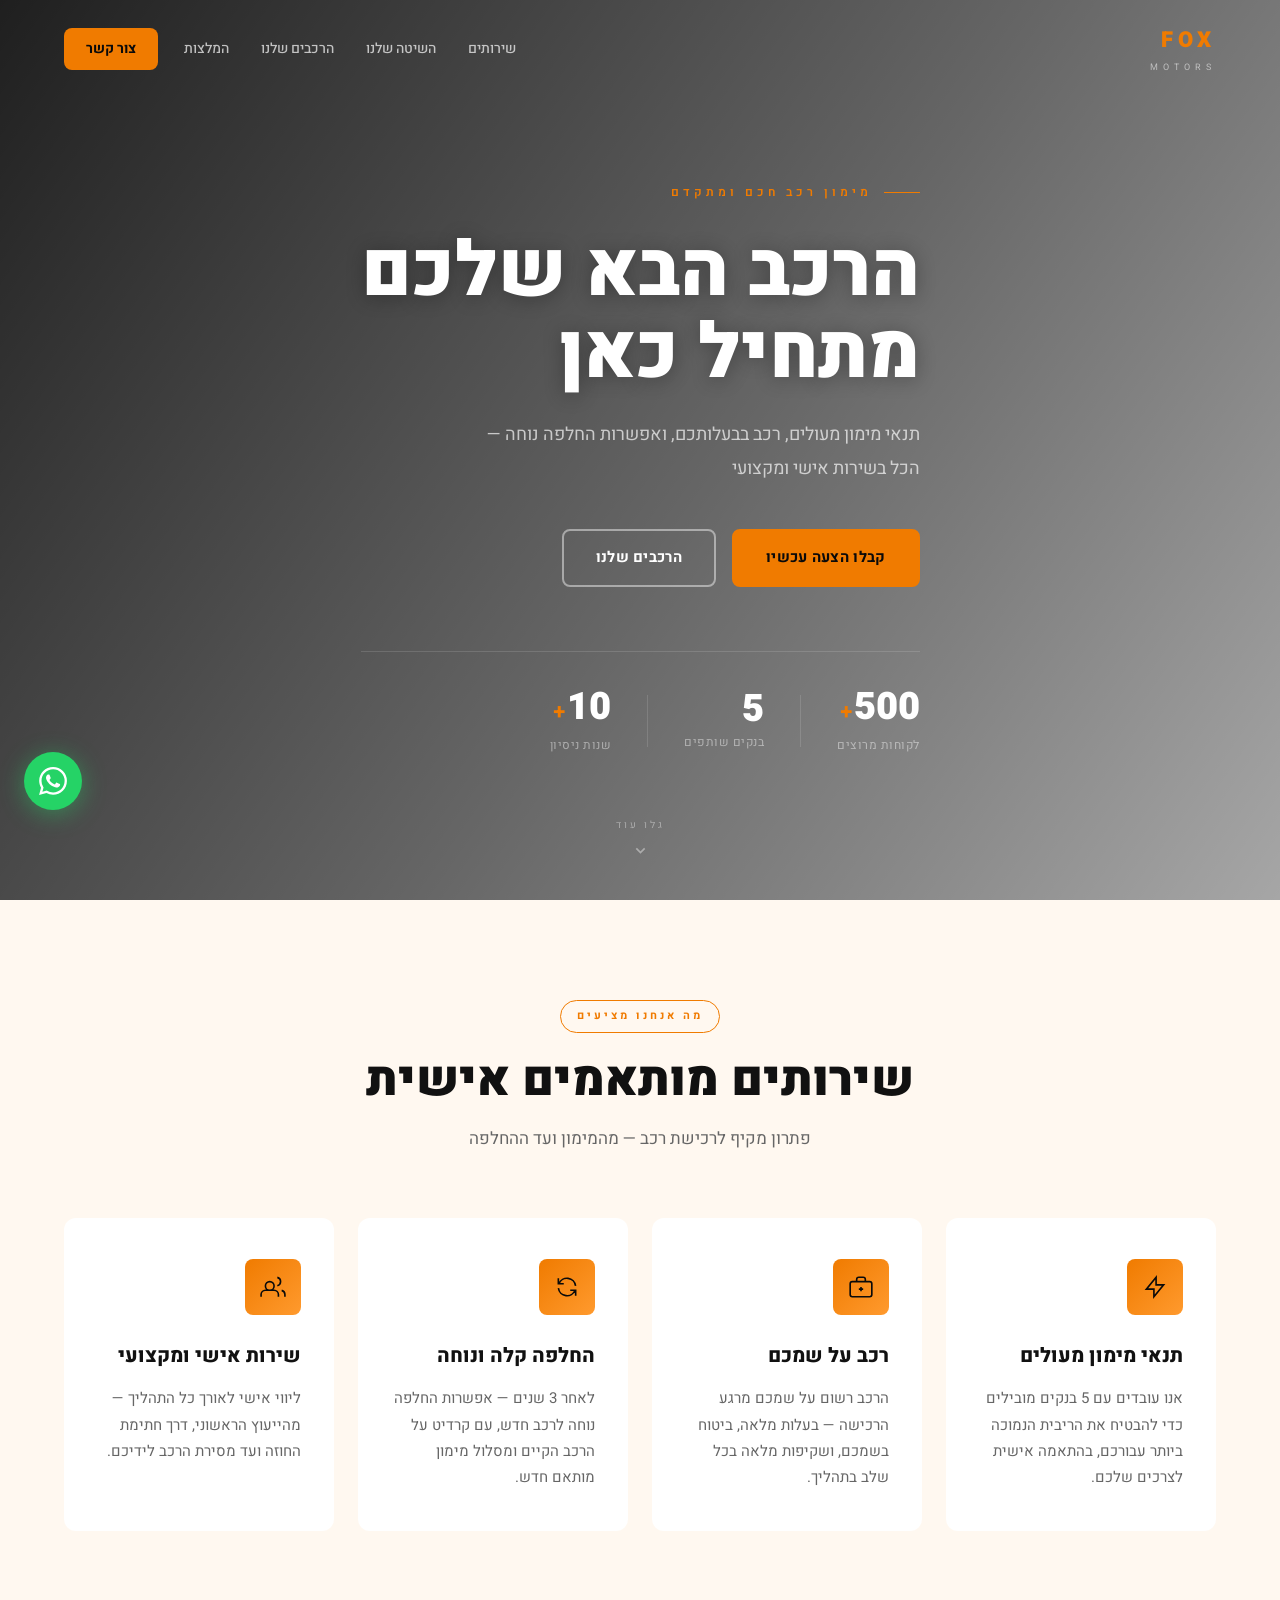
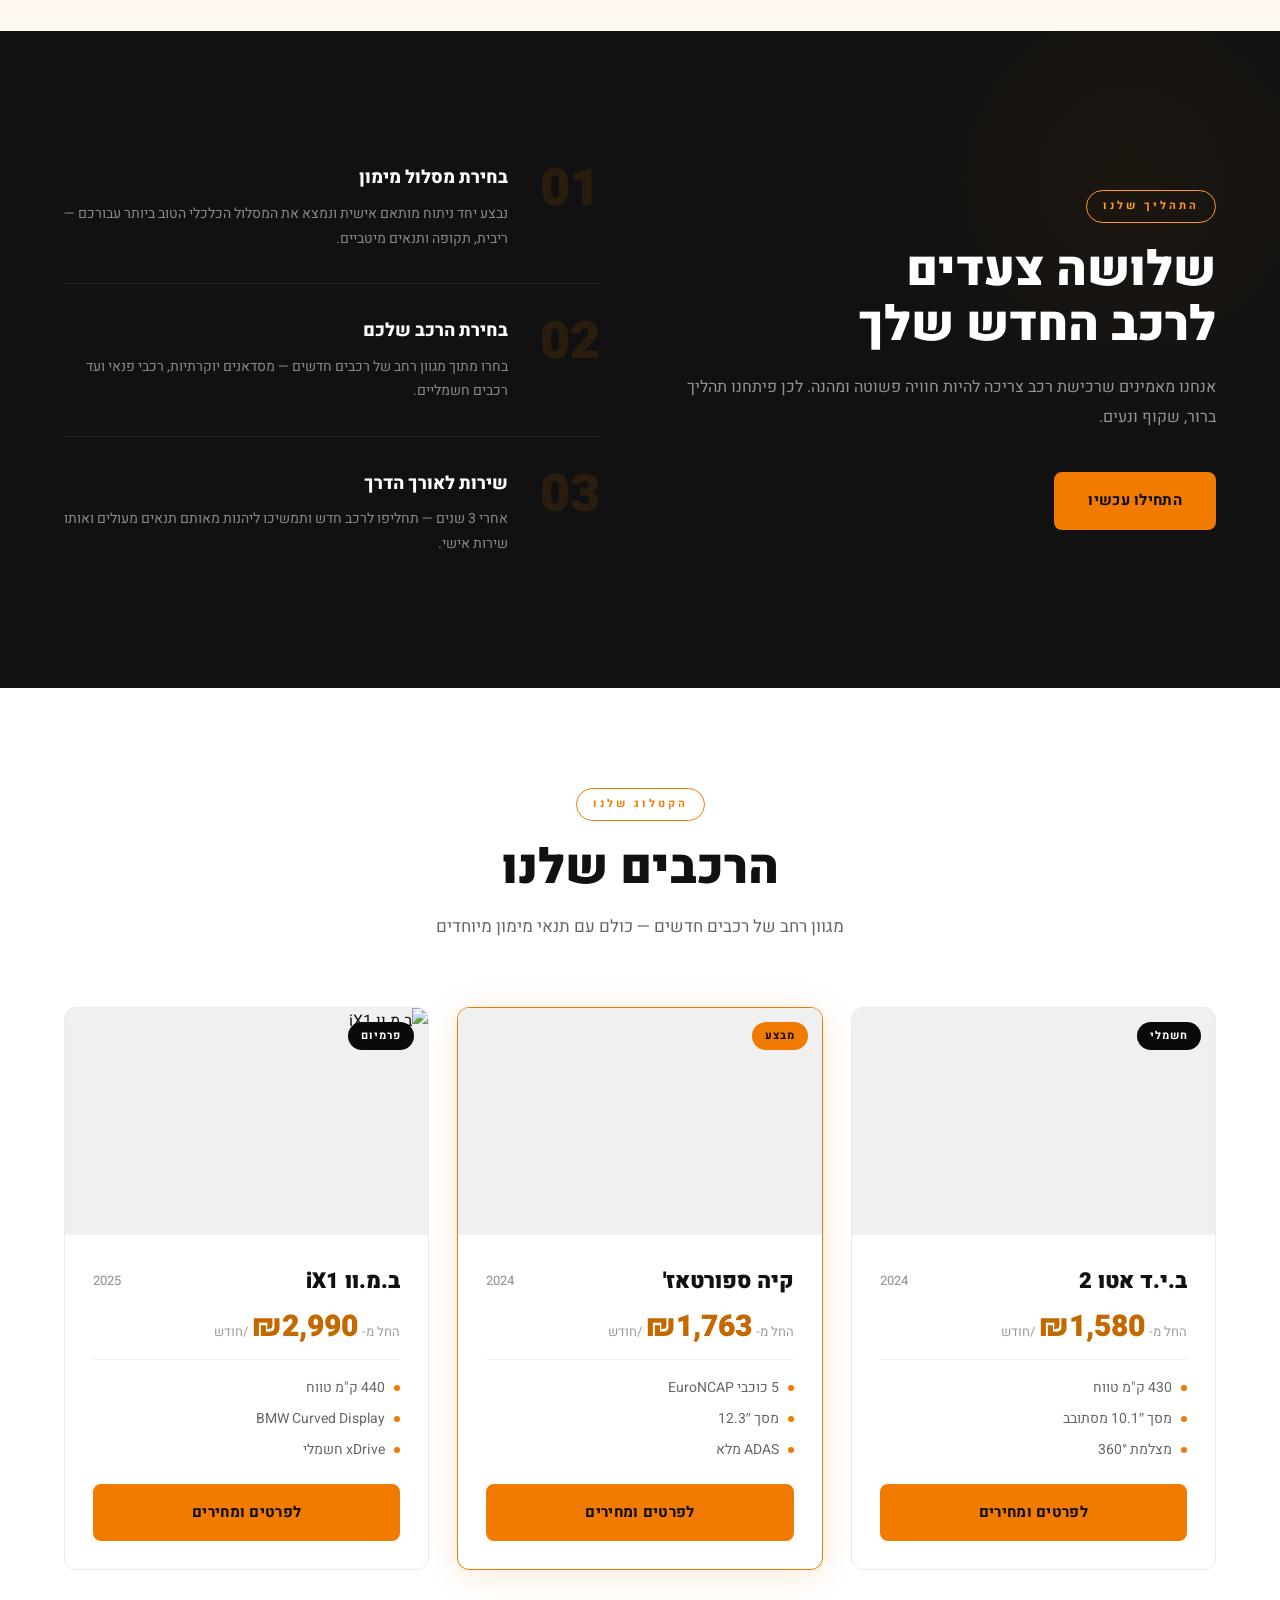
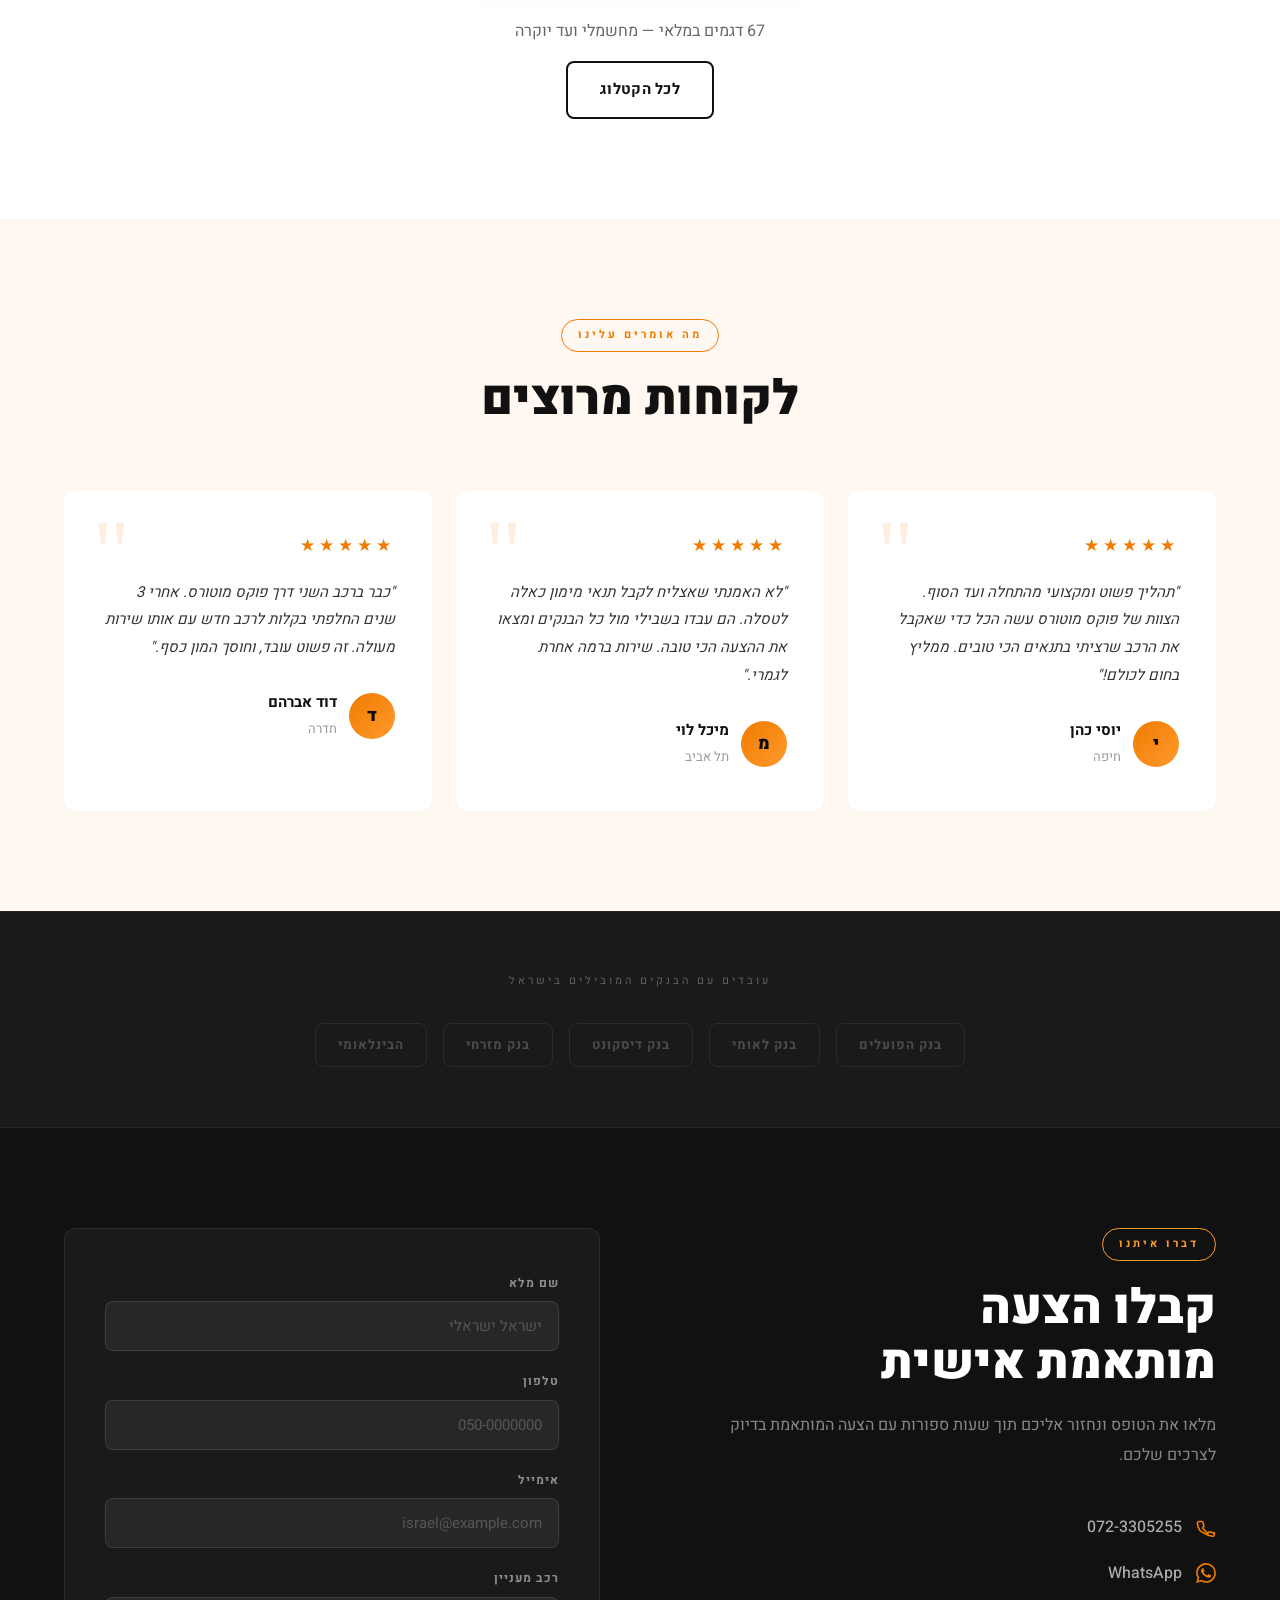
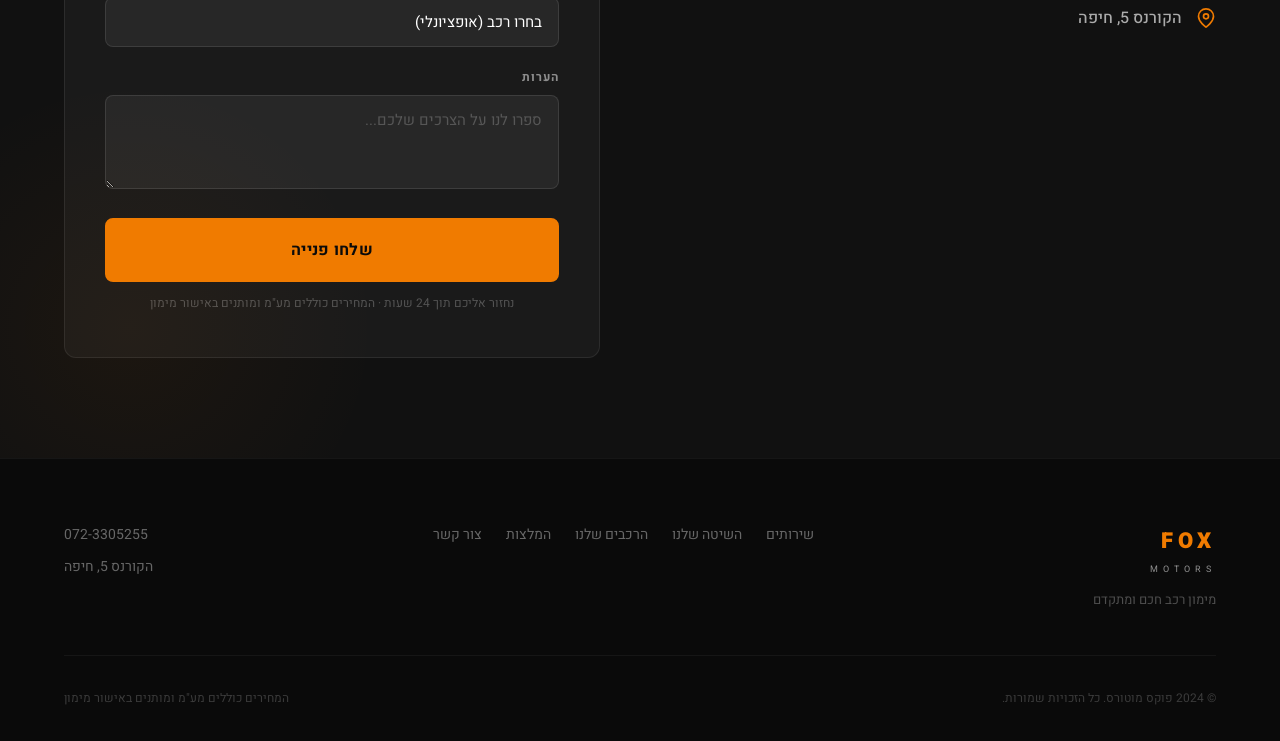
==== index.html @ 47a91bc7 "Add cars catalog & detail pages, fix brand colors to orange - Add cars.html: full catalog with filte" ====
<!DOCTYPE html>
<html lang="he" dir="rtl">
<head>
    <meta charset="UTF-8">
    <meta name="viewport" content="width=device-width, initial-scale=1.0">
    <meta name="description" content="פוקס מוטורס — מימון רכב חכם ומתקדם. קבלו את הרכב הבא שלכם בתנאים הטובים ביותר.">
    <title>פוקס מוטורס | מימון רכב חכם</title>
    <!-- Favicon -->
    <link rel="icon" type="image/png" href="https://lh3.googleusercontent.com/d/1tVQsU_5z76XtxymGgR3vCvmz2nPqQ4TK">
    <link rel="apple-touch-icon" href="https://lh3.googleusercontent.com/d/1tVQsU_5z76XtxymGgR3vCvmz2nPqQ4TK">
    <link rel="preconnect" href="https://fonts.googleapis.com">
    <link rel="preconnect" href="https://fonts.gstatic.com" crossorigin>
    <link href="https://fonts.googleapis.com/css2?family=Heebo:wght@300;400;500;600;700;800;900&display=swap" rel="stylesheet">
    <link rel="stylesheet" href="css/style.css">
    <!-- Accessibility widget -->
    <script>
      window.interdeal = { sitekey: "foxmotors", Position: "right", domains: { js: "https://cdn.userway.org/" }, btnStyle: { vPosition: ["80%",""], scale: ["0.8","0.8"], color: { main: "#F07B00", second: "#FFFFFF" } } };
      (function(n,s,c){var po=n.createElement(s);po.type="text/javascript";po.async=true;po.src=c+"widget.js";var sp=n.getElementsByTagName(s)[0];sp.parentNode.insertBefore(po,sp);}(document,"script","https://cdn.userway.org/"));
    </script>
</head>
<body>

    <!-- Header -->
    <header class="header" id="header">
        <div class="container header__inner">
            <a href="#" class="logo">
                <img src="https://lh3.googleusercontent.com/d/1lTIHAy635doHl6WMLOM4Pqh6e-oLbMcb" alt="פוקס מוטורס" class="logo__img" onerror="this.style.display='none';this.nextElementSibling.style.display='flex'">
                <span class="logo__fallback" style="display:none"><span class="logo__fox">FOX</span><span class="logo__motors">MOTORS</span></span>
            </a>
            <nav class="nav" id="nav">
                <a href="#services" class="nav__link">שירותים</a>
                <a href="#why-us" class="nav__link">השיטה שלנו</a>
                <a href="cars.html" class="nav__link">הרכבים שלנו</a>
                <a href="#testimonials" class="nav__link">המלצות</a>
                <a href="#contact" class="nav__link nav__link--cta">צור קשר</a>
            </nav>
            <button class="hamburger" id="hamburger" aria-label="פתח תפריט">
                <span></span><span></span><span></span>
            </button>
        </div>
    </header>

    <!-- Mobile Menu -->
    <div class="mobile-menu" id="mobileMenu">
        <a href="#services" class="mobile-menu__link">שירותים</a>
        <a href="#why-us" class="mobile-menu__link">השיטה שלנו</a>
        <a href="cars.html" class="mobile-menu__link">הרכבים שלנו</a>
        <a href="#testimonials" class="mobile-menu__link">המלצות</a>
        <a href="#contact" class="mobile-menu__link">צור קשר</a>
    </div>

    <!-- ===== HERO ===== -->
    <section class="hero" id="hero">
        <div class="hero__bg"></div>
        <div class="hero__overlay"></div>
        <div class="container hero__content">
            <p class="hero__tagline fade-up">מימון רכב חכם ומתקדם</p>
            <h1 class="hero__title fade-up">הרכב הבא שלכם<br>מתחיל כאן</h1>
            <p class="hero__subtitle fade-up">תנאי מימון מעולים, רכב בבעלותכם, ואפשרות החלפה נוחה —<br>הכל בשירות אישי ומקצועי</p>
            <div class="hero__actions fade-up">
                <a href="#contact" class="btn btn--primary">קבלו הצעה עכשיו</a>
                <a href="#cars" class="btn btn--outline">הרכבים שלנו</a>
            </div>
            <div class="hero__stats fade-up">
                <div class="hero__stat">
                    <div class="hero__stat-top">
                        <span class="hero__stat-number" data-target="500">0</span>
                        <span class="hero__stat-plus">+</span>
                    </div>
                    <span class="hero__stat-label">לקוחות מרוצים</span>
                </div>
                <div class="hero__stat-divider"></div>
                <div class="hero__stat">
                    <div class="hero__stat-top">
                        <span class="hero__stat-number" data-target="5">0</span>
                    </div>
                    <span class="hero__stat-label">בנקים שותפים</span>
                </div>
                <div class="hero__stat-divider"></div>
                <div class="hero__stat">
                    <div class="hero__stat-top">
                        <span class="hero__stat-number" data-target="10">0</span>
                        <span class="hero__stat-plus">+</span>
                    </div>
                    <span class="hero__stat-label">שנות ניסיון</span>
                </div>
            </div>
        </div>
        <a href="#services" class="hero__scroll" aria-label="גלול למטה">
            <span>גלו עוד</span>
            <svg viewBox="0 0 24 24" fill="none" stroke="currentColor" stroke-width="2"><path d="M7 10l5 5 5-5"/></svg>
        </a>
    </section>

    <!-- ===== SERVICES ===== -->
    <section class="services section" id="services">
        <div class="container">
            <div class="section-header fade-up">
                <span class="section-tag">מה אנחנו מציעים</span>
                <h2 class="section-title">שירותים מותאמים אישית</h2>
                <p class="section-subtitle">פתרון מקיף לרכישת רכב — מהמימון ועד ההחלפה</p>
            </div>
            <div class="services__grid">
                <div class="service-card fade-up">
                    <div class="service-card__icon">
                        <svg viewBox="0 0 24 24" fill="none" stroke="currentColor" stroke-width="1.5"><path d="M13 10V3L4 14h7v7l9-11h-7z"/></svg>
                    </div>
                    <h3 class="service-card__title">תנאי מימון מעולים</h3>
                    <p class="service-card__text">אנו עובדים עם 5 בנקים מובילים כדי להבטיח את הריבית הנמוכה ביותר עבורכם, בהתאמה אישית לצרכים שלכם.</p>
                </div>
                <div class="service-card fade-up">
                    <div class="service-card__icon">
                        <svg viewBox="0 0 24 24" fill="none" stroke="currentColor" stroke-width="1.5"><rect x="2" y="7" width="20" height="14" rx="2"/><path d="M16 7V5a2 2 0 00-2-2h-4a2 2 0 00-2 2v2M12 12v4M10 14h4"/></svg>
                    </div>
                    <h3 class="service-card__title">רכב על שמכם</h3>
                    <p class="service-card__text">הרכב רשום על שמכם מרגע הרכישה — בעלות מלאה, ביטוח בשמכם, ושקיפות מלאה בכל שלב בתהליך.</p>
                </div>
                <div class="service-card fade-up">
                    <div class="service-card__icon">
                        <svg viewBox="0 0 24 24" fill="none" stroke="currentColor" stroke-width="1.5"><path d="M4 4v5h.582m15.356 2A8.001 8.001 0 004.582 9m0 0H9m11 11v-5h-.581m0 0a8.003 8.003 0 01-15.357-2m15.357 2H15"/></svg>
                    </div>
                    <h3 class="service-card__title">החלפה קלה ונוחה</h3>
                    <p class="service-card__text">לאחר 3 שנים — אפשרות החלפה נוחה לרכב חדש, עם קרדיט על הרכב הקיים ומסלול מימון מותאם חדש.</p>
                </div>
                <div class="service-card fade-up">
                    <div class="service-card__icon">
                        <svg viewBox="0 0 24 24" fill="none" stroke="currentColor" stroke-width="1.5"><path d="M17 21v-2a4 4 0 00-4-4H5a4 4 0 00-4 4v2M9 7a4 4 0 100 8 4 4 0 000-8zM23 21v-2a4 4 0 00-3-3.87M16 3.13a4 4 0 010 7.75"/></svg>
                    </div>
                    <h3 class="service-card__title">שירות אישי ומקצועי</h3>
                    <p class="service-card__text">ליווי אישי לאורך כל התהליך — מהייעוץ הראשוני, דרך חתימת החוזה ועד מסירת הרכב לידיכם.</p>
                </div>
            </div>
        </div>
    </section>

    <!-- ===== WHY US ===== -->
    <section class="why-us section" id="why-us">
        <div class="container">
            <div class="why-us__inner">
                <div class="why-us__text fade-up">
                    <span class="section-tag section-tag--light">התהליך שלנו</span>
                    <h2 class="section-title section-title--light">שלושה צעדים<br>לרכב החדש שלך</h2>
                    <p class="why-us__desc">אנחנו מאמינים שרכישת רכב צריכה להיות חוויה פשוטה ומהנה. לכן פיתחנו תהליך ברור, שקוף ונעים.</p>
                    <a href="#contact" class="btn btn--primary">התחילו עכשיו</a>
                </div>
                <div class="why-us__steps fade-up">
                    <div class="step">
                        <div class="step__number">01</div>
                        <div class="step__content">
                            <h3 class="step__title">בחירת מסלול מימון</h3>
                            <p class="step__text">נבצע יחד ניתוח מותאם אישית ונמצא את המסלול הכלכלי הטוב ביותר עבורכם — ריבית, תקופה ותנאים מיטביים.</p>
                        </div>
                    </div>
                    <div class="step">
                        <div class="step__number">02</div>
                        <div class="step__content">
                            <h3 class="step__title">בחירת הרכב שלכם</h3>
                            <p class="step__text">בחרו מתוך מגוון רחב של רכבים חדשים — מסדאנים יוקרתיות, רכבי פנאי ועד רכבים חשמליים.</p>
                        </div>
                    </div>
                    <div class="step">
                        <div class="step__number">03</div>
                        <div class="step__content">
                            <h3 class="step__title">שירות לאורך הדרך</h3>
                            <p class="step__text">אחרי 3 שנים — תחליפו לרכב חדש ותמשיכו ליהנות מאותם תנאים מעולים ואותו שירות אישי.</p>
                        </div>
                    </div>
                </div>
            </div>
        </div>
    </section>

    <!-- ===== CARS ===== -->
    <section class="cars section" id="cars">
        <div class="container">
            <div class="section-header fade-up">
                <span class="section-tag">הקטלוג שלנו</span>
                <h2 class="section-title">הרכבים שלנו</h2>
                <p class="section-subtitle">מגוון רחב של רכבים חדשים — כולם עם תנאי מימון מיוחדים</p>
            </div>
            <div class="cars__grid">
                <div class="car-card fade-up">
                    <div class="car-card__image">
                        <img src="https://lh3.googleusercontent.com/d/1pvaXUiDTCWvaa8ApsZCKtz_O5ZgZsmBR" alt="ב.י.ד אטו 2" loading="lazy" onerror="this.src='https://images.unsplash.com/photo-1560958089-b8a1929cea89?w=800'">
                        <div class="car-card__badge">חשמלי</div>
                    </div>
                    <div class="car-card__info">
                        <div class="car-card__header">
                            <h3 class="car-card__name">ב.י.ד אטו 2</h3>
                            <span class="car-card__year">2024</span>
                        </div>
                        <div class="car-card__price">
                            <span class="car-card__from">החל מ-</span>
                            <span class="car-card__amount">₪1,580</span>
                            <span class="car-card__period">/חודש</span>
                        </div>
                        <ul class="car-card__features">
                            <li>430 ק"מ טווח</li>
                            <li>מסך 10.1″ מסתובב</li>
                            <li>מצלמת 360°</li>
                        </ul>
                        <a href="car.html?id=byd-atto-2" class="btn btn--primary btn--full">לפרטים ומחירים</a>
                    </div>
                </div>
                <div class="car-card car-card--featured fade-up">
                    <div class="car-card__image">
                        <img src="https://lh3.googleusercontent.com/d/1af6Z5bq9yGaP0DWoG69jNgCuf4oTNbiS" alt="קיה ספורטאז'" loading="lazy" onerror="this.src='https://images.unsplash.com/photo-1512699355324-f07e3106dae5?w=800'">
                        <div class="car-card__badge car-card__badge--gold">מבצע</div>
                    </div>
                    <div class="car-card__info">
                        <div class="car-card__header">
                            <h3 class="car-card__name">קיה ספורטאז'</h3>
                            <span class="car-card__year">2024</span>
                        </div>
                        <div class="car-card__price">
                            <span class="car-card__from">החל מ-</span>
                            <span class="car-card__amount">₪1,763</span>
                            <span class="car-card__period">/חודש</span>
                        </div>
                        <ul class="car-card__features">
                            <li>5 כוכבי EuroNCAP</li>
                            <li>מסך 12.3″</li>
                            <li>ADAS מלא</li>
                        </ul>
                        <a href="car.html?id=kia-sportage" class="btn btn--primary btn--full">לפרטים ומחירים</a>
                    </div>
                </div>
                <div class="car-card fade-up">
                    <div class="car-card__image">
                        <img src="https://images.unsplash.com/photo-1555215695-3004980ad54e?w=800" alt="ב.מ.וו iX1" loading="lazy">
                        <div class="car-card__badge">פרמיום</div>
                    </div>
                    <div class="car-card__info">
                        <div class="car-card__header">
                            <h3 class="car-card__name">ב.מ.וו iX1</h3>
                            <span class="car-card__year">2025</span>
                        </div>
                        <div class="car-card__price">
                            <span class="car-card__from">החל מ-</span>
                            <span class="car-card__amount">₪2,990</span>
                            <span class="car-card__period">/חודש</span>
                        </div>
                        <ul class="car-card__features">
                            <li>440 ק"מ טווח</li>
                            <li>BMW Curved Display</li>
                            <li>xDrive חשמלי</li>
                        </ul>
                        <a href="car.html?id=bmw-ix1" class="btn btn--primary btn--full">לפרטים ומחירים</a>
                    </div>
                </div>
            </div>
            <div class="cars__cta fade-up">
                <p>67 דגמים במלאי — מחשמלי ועד יוקרה</p>
                <a href="cars.html" class="btn btn--outline-dark">לכל הקטלוג</a>
            </div>
        </div>
    </section>

    <!-- ===== TESTIMONIALS ===== -->
    <section class="testimonials section" id="testimonials">
        <div class="container">
            <div class="section-header fade-up">
                <span class="section-tag">מה אומרים עלינו</span>
                <h2 class="section-title">לקוחות מרוצים</h2>
            </div>
            <div class="testimonials__grid">
                <div class="testimonial-card fade-up">
                    <div class="testimonial-card__stars">★★★★★</div>
                    <p class="testimonial-card__text">"תהליך פשוט ומקצועי מהתחלה ועד הסוף. הצוות של פוקס מוטורס עשה הכל כדי שאקבל את הרכב שרציתי בתנאים הכי טובים. ממליץ בחום לכולם!"</p>
                    <div class="testimonial-card__author">
                        <div class="testimonial-card__avatar">י</div>
                        <div>
                            <strong>יוסי כהן</strong>
                            <span>חיפה</span>
                        </div>
                    </div>
                </div>
                <div class="testimonial-card fade-up">
                    <div class="testimonial-card__stars">★★★★★</div>
                    <p class="testimonial-card__text">"לא האמנתי שאצליח לקבל תנאי מימון כאלה לטסלה. הם עבדו בשבילי מול כל הבנקים ומצאו את ההצעה הכי טובה. שירות ברמה אחרת לגמרי."</p>
                    <div class="testimonial-card__author">
                        <div class="testimonial-card__avatar">מ</div>
                        <div>
                            <strong>מיכל לוי</strong>
                            <span>תל אביב</span>
                        </div>
                    </div>
                </div>
                <div class="testimonial-card fade-up">
                    <div class="testimonial-card__stars">★★★★★</div>
                    <p class="testimonial-card__text">"כבר ברכב השני דרך פוקס מוטורס. אחרי 3 שנים החלפתי בקלות לרכב חדש עם אותו שירות מעולה. זה פשוט עובד, וחוסך המון כסף."</p>
                    <div class="testimonial-card__author">
                        <div class="testimonial-card__avatar">ד</div>
                        <div>
                            <strong>דוד אברהם</strong>
                            <span>חדרה</span>
                        </div>
                    </div>
                </div>
            </div>
        </div>
    </section>

    <!-- ===== BANKS ===== -->
    <section class="banks section--sm">
        <div class="container">
            <p class="banks__title fade-up">עובדים עם הבנקים המובילים בישראל</p>
            <div class="banks__logos fade-up">
                <div class="bank-logo">בנק הפועלים</div>
                <div class="bank-logo">בנק לאומי</div>
                <div class="bank-logo">בנק דיסקונט</div>
                <div class="bank-logo">בנק מזרחי</div>
                <div class="bank-logo">הבינלאומי</div>
            </div>
        </div>
    </section>

    <!-- ===== CONTACT ===== -->
    <section class="contact section" id="contact">
        <div class="container">
            <div class="contact__inner">
                <div class="contact__info fade-up">
                    <span class="section-tag section-tag--light">דברו איתנו</span>
                    <h2 class="section-title section-title--light">קבלו הצעה<br>מותאמת אישית</h2>
                    <p class="contact__desc">מלאו את הטופס ונחזור אליכם תוך שעות ספורות עם הצעה המותאמת בדיוק לצרכים שלכם.</p>
                    <div class="contact__details">
                        <a href="tel:0723305255" class="contact__item">
                            <svg viewBox="0 0 24 24" fill="none" stroke="currentColor" stroke-width="2"><path d="M22 16.92v3a2 2 0 01-2.18 2 19.79 19.79 0 01-8.63-3.07A19.5 19.5 0 014.69 15 19.79 19.79 0 011.61 6.4 2 2 0 013.6 4.22h3a2 2 0 012 1.72 12.84 12.84 0 00.7 2.81 2 2 0 01-.45 2.11L7.91 11.9a16 16 0 006.29 6.29l.95-.95a2 2 0 012.11-.45 12.84 12.84 0 002.81.7A2 2 0 0122 19.5v.42z"/></svg>
                            <span>072-3305255</span>
                        </a>
                        <a href="https://wa.me/972723305255" class="contact__item" target="_blank" rel="noopener noreferrer">
                            <svg viewBox="0 0 24 24" fill="currentColor"><path d="M17.472 14.382c-.297-.149-1.758-.867-2.03-.967-.273-.099-.471-.148-.67.15-.197.297-.767.966-.94 1.164-.173.199-.347.223-.644.075-.297-.15-1.255-.463-2.39-1.475-.883-.788-1.48-1.761-1.653-2.059-.173-.297-.018-.458.13-.606.134-.133.298-.347.446-.52.149-.174.198-.298.298-.497.099-.198.05-.371-.025-.52-.075-.149-.669-1.612-.916-2.207-.242-.579-.487-.5-.669-.51-.173-.008-.371-.01-.57-.01-.198 0-.52.074-.792.372-.272.297-1.04 1.016-1.04 2.479 0 1.462 1.065 2.875 1.213 3.074.149.198 2.096 3.2 5.077 4.487.709.306 1.262.489 1.694.625.712.227 1.36.195 1.871.118.571-.085 1.758-.719 2.006-1.413.248-.694.248-1.289.173-1.413-.074-.124-.272-.198-.57-.347m-5.421 7.403h-.004a9.87 9.87 0 01-5.031-1.378l-.361-.214-3.741.982.998-3.648-.235-.374a9.86 9.86 0 01-1.51-5.26c.001-5.45 4.436-9.884 9.888-9.884 2.64 0 5.122 1.03 6.988 2.898a9.825 9.825 0 012.893 6.994c-.003 5.45-4.437 9.884-9.885 9.884m8.413-18.297A11.815 11.815 0 0012.05 0C5.495 0 .16 5.335.157 11.892c0 2.096.547 4.142 1.588 5.945L.057 24l6.305-1.654a11.882 11.882 0 005.683 1.448h.005c6.554 0 11.89-5.335 11.893-11.893a11.821 11.821 0 00-3.48-8.413z"/></svg>
                            <span>WhatsApp</span>
                        </a>
                        <div class="contact__item">
                            <svg viewBox="0 0 24 24" fill="none" stroke="currentColor" stroke-width="2"><path d="M21 10c0 7-9 13-9 13s-9-6-9-13a9 9 0 0118 0z"/><circle cx="12" cy="10" r="3"/></svg>
                            <span>הקורנס 5, חיפה</span>
                        </div>
                    </div>
                </div>
                <form class="contact__form fade-up" id="contactForm" novalidate>
                    <div class="form-group">
                        <label for="name">שם מלא</label>
                        <input type="text" id="name" name="name" placeholder="ישראל ישראלי" required>
                    </div>
                    <div class="form-group">
                        <label for="phone">טלפון</label>
                        <input type="tel" id="phone" name="phone" placeholder="050-0000000" required>
                    </div>
                    <div class="form-group">
                        <label for="email">אימייל</label>
                        <input type="email" id="email" name="email" placeholder="israel@example.com">
                    </div>
                    <div class="form-group">
                        <label for="car">רכב מעניין</label>
                        <select id="car" name="car">
                            <option value="">בחרו רכב (אופציונלי)</option>
                            <option value="audi-a1">אאודי A1</option>
                            <option value="tesla-3">טסלה Model 3</option>
                            <option value="bmw-3">BMW סדרה 3</option>
                            <option value="other">אחר</option>
                        </select>
                    </div>
                    <div class="form-group">
                        <label for="message">הערות</label>
                        <textarea id="message" name="message" placeholder="ספרו לנו על הצרכים שלכם..." rows="3"></textarea>
                    </div>
                    <button type="submit" class="btn btn--primary btn--full btn--lg">שלחו פנייה</button>
                    <p class="form-note">נחזור אליכם תוך 24 שעות · המחירים כוללים מע"מ ומותנים באישור מימון</p>
                </form>
            </div>
        </div>
    </section>

    <!-- Footer -->
    <footer class="footer">
        <div class="container">
            <div class="footer__inner">
                <div class="footer__brand">
                    <a href="#" class="logo">
                        <img src="https://lh3.googleusercontent.com/d/1lTIHAy635doHl6WMLOM4Pqh6e-oLbMcb" alt="פוקס מוטורס" class="logo__img" onerror="this.style.display='none';this.nextElementSibling.style.display='flex'">
                        <span class="logo__fallback" style="display:none"><span class="logo__fox">FOX</span><span class="logo__motors">MOTORS</span></span>
                    </a>
                    <p>מימון רכב חכם ומתקדם</p>
                </div>
                <div class="footer__links">
                    <a href="#services">שירותים</a>
                    <a href="#why-us">השיטה שלנו</a>
                    <a href="#cars">הרכבים שלנו</a>
                    <a href="#testimonials">המלצות</a>
                    <a href="#contact">צור קשר</a>
                </div>
                <div class="footer__contact">
                    <a href="tel:0723305255">072-3305255</a>
                    <span>הקורנס 5, חיפה</span>
                </div>
            </div>
            <div class="footer__bottom">
                <p>© 2024 פוקס מוטורס. כל הזכויות שמורות.</p>
                <p>המחירים כוללים מע"מ ומותנים באישור מימון</p>
            </div>
        </div>
    </footer>

    <!-- WhatsApp Float -->
    <a href="https://wa.me/972723305255" class="whatsapp-float" target="_blank" rel="noopener noreferrer" aria-label="פנו אלינו בוואטסאפ">
        <svg viewBox="0 0 24 24" fill="currentColor"><path d="M17.472 14.382c-.297-.149-1.758-.867-2.03-.967-.273-.099-.471-.148-.67.15-.197.297-.767.966-.94 1.164-.173.199-.347.223-.644.075-.297-.15-1.255-.463-2.39-1.475-.883-.788-1.48-1.761-1.653-2.059-.173-.297-.018-.458.13-.606.134-.133.298-.347.446-.52.149-.174.198-.298.298-.497.099-.198.05-.371-.025-.52-.075-.149-.669-1.612-.916-2.207-.242-.579-.487-.5-.669-.51-.173-.008-.371-.01-.57-.01-.198 0-.52.074-.792.372-.272.297-1.04 1.016-1.04 2.479 0 1.462 1.065 2.875 1.213 3.074.149.198 2.096 3.2 5.077 4.487.709.306 1.262.489 1.694.625.712.227 1.36.195 1.871.118.571-.085 1.758-.719 2.006-1.413.248-.694.248-1.289.173-1.413-.074-.124-.272-.198-.57-.347m-5.421 7.403h-.004a9.87 9.87 0 01-5.031-1.378l-.361-.214-3.741.982.998-3.648-.235-.374a9.86 9.86 0 01-1.51-5.26c.001-5.45 4.436-9.884 9.888-9.884 2.64 0 5.122 1.03 6.988 2.898a9.825 9.825 0 012.893 6.994c-.003 5.45-4.437 9.884-9.885 9.884m8.413-18.297A11.815 11.815 0 0012.05 0C5.495 0 .16 5.335.157 11.892c0 2.096.547 4.142 1.588 5.945L.057 24l6.305-1.654a11.882 11.882 0 005.683 1.448h.005c6.554 0 11.89-5.335 11.893-11.893a11.821 11.821 0 00-3.48-8.413z"/></svg>
    </a>

    <!-- Back to top -->
    <button class="back-to-top" id="backToTop" aria-label="חזרה למעלה">
        <svg viewBox="0 0 24 24" fill="none" stroke="currentColor" stroke-width="2"><path d="M18 15l-6-6-6 6"/></svg>
    </button>

    <script src="js/main.js"></script>
</body>
</html>
---- css/style.css ----
﻿/* ============================================
   FOX MOTORS — Luxury CSS
   ============================================ */

:root {
    --black:       #0A0A0A;
    --black-2:     #111111;
    --black-3:     #1A1A1A;
    --black-4:     #242424;
    --gray-dark:   #333333;
    --gray:        #666666;
    --gray-light:  #999999;
    --white:       #FFFFFF;
    --off-white:   #FFF8F0;
    --gold:        #F07B00;
    --gold-light:  #FF9A2E;
    --gold-dark:   #C46800;
    --gold-subtle: rgba(240, 123, 0, 0.12);

    --font: 'Heebo', -apple-system, sans-serif;

    --ease: cubic-bezier(0.25, 0.46, 0.45, 0.94);
    --t: 0.3s;
    --t-slow: 0.6s;

    --r:    12px;
    --r-sm:  8px;
    --r-lg: 20px;

    --shadow:       0 4px 24px rgba(0,0,0,0.08);
    --shadow-hover: 0 12px 48px rgba(0,0,0,0.15);
}

/* ---- Reset ---- */
*, *::before, *::after { box-sizing: border-box; margin: 0; padding: 0; }
html { scroll-behavior: smooth; font-size: 16px; }
body {
    font-family: var(--font);
    background: var(--white);
    color: var(--black-2);
    direction: rtl;
    line-height: 1.7;
    overflow-x: hidden;
    -webkit-font-smoothing: antialiased;
}
img  { max-width: 100%; display: block; }
a    { text-decoration: none; color: inherit; }
ul   { list-style: none; }
button { font-family: var(--font); }

/* ---- Layout ---- */
.container {
    max-width: 1200px;
    margin: 0 auto;
    padding: 0 24px;
}
.section    { padding: 100px 0; }
.section--sm{ padding:  60px 0; }

/* ---- Section Headers ---- */
.section-header { text-align: center; margin-bottom: 64px; }

.section-tag {
    display: inline-block;
    font-size: 11px;
    font-weight: 700;
    letter-spacing: 3px;
    text-transform: uppercase;
    color: var(--gold);
    padding: 6px 16px;
    border: 1px solid var(--gold);
    border-radius: 100px;
    margin-bottom: 20px;
}
.section-tag--light { color: var(--gold-light); border-color: var(--gold-light); }

.section-title {
    font-size: clamp(30px, 4vw, 48px);
    font-weight: 900;
    line-height: 1.15;
    color: var(--black-2);
    margin-bottom: 16px;
}
.section-title--light { color: var(--white); }

.section-subtitle {
    font-size: 17px;
    color: var(--gray);
    max-width: 540px;
    margin: 0 auto;
    line-height: 1.8;
}

/* ---- Buttons ---- */
.btn {
    display: inline-flex;
    align-items: center;
    justify-content: center;
    gap: 8px;
    padding: 14px 32px;
    font-size: 15px;
    font-weight: 700;
    border-radius: var(--r-sm);
    cursor: pointer;
    transition: all var(--t) var(--ease);
    border: 2px solid transparent;
    white-space: nowrap;
    letter-spacing: 0.3px;
}
.btn--primary {
    background: var(--gold);
    color: var(--black);
    border-color: var(--gold);
}
.btn--primary:hover {
    background: var(--gold-light);
    border-color: var(--gold-light);
    transform: translateY(-2px);
    box-shadow: 0 8px 28px rgba(240, 123, 0,0.45);
}
.btn--outline {
    background: transparent;
    color: var(--white);
    border-color: rgba(255,255,255,0.45);
}
.btn--outline:hover {
    background: rgba(255,255,255,0.1);
    border-color: var(--white);
}
.btn--outline-dark {
    background: transparent;
    color: var(--black-2);
    border-color: var(--black-2);
}
.btn--outline-dark:hover {
    background: var(--black-2);
    color: var(--white);
}
.btn--full { width: 100%; }
.btn--lg   { padding: 18px 40px; font-size: 16px; }


/* ============================================
   HEADER
   ============================================ */
.header {
    position: fixed;
    top: 0; left: 0; right: 0;
    z-index: 1000;
    padding: 22px 0;
    transition: all var(--t) var(--ease);
}
.header.scrolled {
    background: rgba(10,10,10,0.94);
    backdrop-filter: blur(20px);
    -webkit-backdrop-filter: blur(20px);
    padding: 12px 0;
    border-bottom: 1px solid rgba(240, 123, 0,0.12);
}
.header__inner {
    display: flex;
    align-items: center;
    justify-content: space-between;
}

/* Logo */
.logo { display: flex; align-items: center; }
.logo__img { height: 44px; width: auto; object-fit: contain; }
.logo__fallback { display: flex; flex-direction: column; gap: 1px; }
.logo__fox    { font-size: 22px; font-weight: 900; color: var(--gold); letter-spacing: 5px; }
.logo__motors { font-size: 9px;  font-weight: 400; color: rgba(255,255,255,0.55); letter-spacing: 5px; }

/* Nav */
.nav { display: flex; align-items: center; gap: 4px; }
.nav__link {
    font-size: 14px;
    font-weight: 500;
    color: rgba(255,255,255,0.7);
    padding: 8px 14px;
    border-radius: var(--r-sm);
    transition: all var(--t);
}
.nav__link:hover { color: var(--white); background: rgba(255,255,255,0.07); }
.nav__link--cta {
    background: var(--gold);
    color: var(--black) !important;
    padding: 9px 22px;
    font-weight: 700;
    margin-right: 8px;
}
.nav__link--cta:hover {
    background: var(--gold-light);
    transform: translateY(-1px);
}

/* Hamburger */
.hamburger {
    display: none;
    flex-direction: column;
    gap: 5px;
    background: none;
    border: none;
    cursor: pointer;
    padding: 6px;
}
.hamburger span {
    display: block;
    width: 24px; height: 2px;
    background: var(--white);
    border-radius: 2px;
    transition: all var(--t);
}
.hamburger.active span:nth-child(1) { transform: translateY(7px) rotate(45deg); }
.hamburger.active span:nth-child(2) { opacity: 0; }
.hamburger.active span:nth-child(3) { transform: translateY(-7px) rotate(-45deg); }

/* Mobile Menu */
.mobile-menu {
    position: fixed;
    inset: 0;
    background: var(--black);
    z-index: 999;
    display: flex;
    flex-direction: column;
    align-items: center;
    justify-content: center;
    gap: 28px;
    opacity: 0;
    pointer-events: none;
    transition: opacity 0.35s ease;
}
.mobile-menu.active { opacity: 1; pointer-events: all; }
.mobile-menu__link {
    font-size: 26px;
    font-weight: 800;
    color: var(--white);
    transition: color var(--t);
    letter-spacing: 1px;
}
.mobile-menu__link:hover { color: var(--gold); }


/* ============================================
   HERO
   ============================================ */
.hero {
    position: relative;
    min-height: 100vh;
    display: flex;
    align-items: center;
    overflow: hidden;
}
.hero__bg {
    position: absolute;
    inset: 0;
    background-image: url('https://images.unsplash.com/photo-1503376780353-7e6692767b70?auto=format&fit=crop&w=1920&q=80');
    background-size: cover;
    background-position: center 30%;
    transform: scale(1.06);
    transition: transform 9s ease;
}
.hero__bg.loaded { transform: scale(1); }
.hero__overlay {
    position: absolute;
    inset: 0;
    background: linear-gradient(
        125deg,
        rgba(0,0,0,0.88) 0%,
        rgba(0,0,0,0.6)  55%,
        rgba(0,0,0,0.35) 100%
    );
}
.hero__content {
    position: relative;
    z-index: 2;
    padding-top: 110px;
    padding-bottom: 80px;
    max-width: 720px;
}
.hero__tagline {
    display: inline-flex;
    align-items: center;
    gap: 12px;
    font-size: 12px;
    font-weight: 600;
    color: var(--gold);
    letter-spacing: 4px;
    text-transform: uppercase;
    margin-bottom: 28px;
}
.hero__tagline::before {
    content: '';
    display: block;
    width: 36px; height: 1px;
    background: var(--gold);
}
.hero__title {
    font-size: clamp(42px, 6vw, 76px);
    font-weight: 900;
    color: var(--white);
    line-height: 1.08;
    margin-bottom: 24px;
    text-shadow: 0 2px 20px rgba(0,0,0,0.3);
}
.hero__subtitle {
    font-size: 18px;
    color: rgba(255,255,255,0.68);
    max-width: 540px;
    margin-bottom: 44px;
    line-height: 1.85;
}
.hero__actions {
    display: flex;
    gap: 16px;
    flex-wrap: wrap;
    margin-bottom: 64px;
}

/* Stats */
.hero__stats {
    display: flex;
    align-items: center;
    gap: 36px;
    padding-top: 36px;
    border-top: 1px solid rgba(255,255,255,0.13);
}
.hero__stat { display: flex; flex-direction: column; gap: 4px; }
.hero__stat-top { display: flex; align-items: baseline; gap: 2px; }
.hero__stat-number {
    font-size: 38px;
    font-weight: 900;
    color: var(--white);
    line-height: 1;
}
.hero__stat-plus {
    font-size: 22px;
    font-weight: 700;
    color: var(--gold);
}
.hero__stat-label {
    font-size: 12px;
    color: rgba(255,255,255,0.45);
    font-weight: 400;
    letter-spacing: 0.5px;
}
.hero__stat-divider {
    width: 1px; height: 52px;
    background: rgba(255,255,255,0.13);
    flex-shrink: 0;
}

/* Scroll hint */
.hero__scroll {
    position: absolute;
    bottom: 40px;
    left: 50%;
    transform: translateX(-50%);
    display: flex;
    flex-direction: column;
    align-items: center;
    gap: 6px;
    color: rgba(255,255,255,0.4);
    font-size: 10px;
    letter-spacing: 3px;
    text-transform: uppercase;
    transition: color var(--t);
    animation: bounce 2.2s infinite;
    z-index: 2;
}
.hero__scroll:hover { color: var(--gold); }
.hero__scroll svg { width: 20px; height: 20px; }
@keyframes bounce {
    0%, 100% { transform: translateX(-50%) translateY(0); }
    50%       { transform: translateX(-50%) translateY(7px); }
}


/* ============================================
   SERVICES
   ============================================ */
.services { background: var(--off-white); }
.services__grid {
    display: grid;
    grid-template-columns: repeat(auto-fit, minmax(260px, 1fr));
    gap: 24px;
}
.service-card {
    background: var(--white);
    padding: 40px 32px;
    border-radius: var(--r);
    transition: all var(--t) var(--ease);
    border: 1px solid transparent;
    position: relative;
    overflow: hidden;
}
.service-card::after {
    content: '';
    position: absolute;
    bottom: 0; left: 0; right: 0;
    height: 3px;
    background: linear-gradient(90deg, var(--gold), var(--gold-light));
    transform: scaleX(0);
    transform-origin: right;
    transition: transform var(--t) var(--ease);
}
.service-card:hover {
    transform: translateY(-8px);
    box-shadow: var(--shadow-hover);
    border-color: rgba(240, 123, 0,0.12);
}
.service-card:hover::after { transform: scaleX(1); }

.service-card__icon {
    width: 56px; height: 56px;
    background: linear-gradient(135deg, var(--gold), var(--gold-light));
    border-radius: var(--r-sm);
    display: flex;
    align-items: center;
    justify-content: center;
    margin-bottom: 24px;
}
.service-card__icon svg { width: 26px; height: 26px; stroke: var(--black); }
.service-card__title {
    font-size: 20px;
    font-weight: 800;
    color: var(--black-2);
    margin-bottom: 12px;
}
.service-card__text { font-size: 15px; color: var(--gray); line-height: 1.75; }


/* ============================================
   WHY US
   ============================================ */
.why-us {
    background: var(--black-2);
    position: relative;
    overflow: hidden;
}
.why-us::before {
    content: '';
    position: absolute;
    top: -150px; right: -150px;
    width: 600px; height: 600px;
    background: radial-gradient(circle, rgba(240, 123, 0,0.05) 0%, transparent 65%);
    pointer-events: none;
}
.why-us__inner {
    display: grid;
    grid-template-columns: 1fr 1fr;
    gap: 80px;
    align-items: center;
}
.why-us__text .section-title { margin-bottom: 20px; }
.why-us__desc {
    color: rgba(255,255,255,0.55);
    font-size: 16px;
    margin-bottom: 40px;
    line-height: 1.85;
}
.why-us__steps { display: flex; flex-direction: column; }
.step {
    display: flex;
    gap: 24px;
    padding: 32px 0;
    border-bottom: 1px solid rgba(255,255,255,0.07);
    transition: background var(--t);
    border-radius: 0;
}
.step:last-child { border-bottom: none; }
.step__number {
    font-size: 52px;
    font-weight: 900;
    color: rgba(240, 123, 0,0.12);
    line-height: 1;
    flex-shrink: 0;
    width: 68px;
    transition: color var(--t);
}
.step:hover .step__number { color: rgba(240, 123, 0,0.35); }
.step__title {
    font-size: 18px;
    font-weight: 800;
    color: var(--white);
    margin-bottom: 8px;
}
.step__text { font-size: 14px; color: rgba(255,255,255,0.5); line-height: 1.75; }


/* ============================================
   CARS
   ============================================ */
.cars { background: var(--white); }
.cars__grid {
    display: grid;
    grid-template-columns: repeat(auto-fit, minmax(320px, 1fr));
    gap: 28px;
    margin-bottom: 48px;
}
.car-card {
    border-radius: var(--r);
    overflow: hidden;
    border: 1px solid #EBEBEB;
    transition: all var(--t-slow) var(--ease);
    background: var(--white);
}
.car-card:hover {
    transform: translateY(-10px);
    box-shadow: 0 24px 64px rgba(0,0,0,0.13);
    border-color: transparent;
}
.car-card--featured {
    border-color: var(--gold);
    box-shadow: 0 4px 32px rgba(240, 123, 0,0.18);
}
.car-card__image {
    position: relative;
    aspect-ratio: 16/10;
    overflow: hidden;
    background: #F0F0F0;
}
.car-card__image img {
    width: 100%; height: 100%;
    object-fit: cover;
    transition: transform 0.7s var(--ease);
}
.car-card:hover .car-card__image img { transform: scale(1.06); }
.car-card__badge {
    position: absolute;
    top: 14px; right: 14px;
    background: var(--black);
    color: var(--white);
    font-size: 11px; font-weight: 700;
    letter-spacing: 1px;
    padding: 5px 13px;
    border-radius: 100px;
}
.car-card__badge--gold { background: var(--gold); color: var(--black); }
.car-card__info { padding: 28px; }
.car-card__header {
    display: flex;
    align-items: center;
    justify-content: space-between;
    margin-bottom: 12px;
}
.car-card__name { font-size: 22px; font-weight: 900; color: var(--black-2); }
.car-card__year { font-size: 13px; color: var(--gray-light); font-weight: 500; }
.car-card__price {
    display: flex;
    align-items: baseline;
    gap: 4px;
    margin-bottom: 16px;
    padding-bottom: 16px;
    border-bottom: 1px solid #F0F0F0;
}
.car-card__from   { font-size: 13px; color: var(--gray-light); }
.car-card__amount { font-size: 30px; font-weight: 900; color: var(--gold-dark); line-height: 1; }
.car-card__period { font-size: 13px; color: var(--gray-light); }
.car-card__features {
    display: flex; flex-direction: column; gap: 7px;
    margin-bottom: 22px;
}
.car-card__features li {
    font-size: 14px; color: var(--gray);
    display: flex; align-items: center; gap: 9px;
}
.car-card__features li::before {
    content: '';
    width: 6px; height: 6px;
    background: var(--gold);
    border-radius: 50%;
    flex-shrink: 0;
}
.cars__cta {
    text-align: center;
    display: flex; flex-direction: column;
    align-items: center; gap: 16px;
}
.cars__cta p { color: var(--gray); font-size: 16px; }


/* ============================================
   TESTIMONIALS
   ============================================ */
.testimonials { background: var(--off-white); }
.testimonials__grid {
    display: grid;
    grid-template-columns: repeat(auto-fit, minmax(300px, 1fr));
    gap: 24px;
}
.testimonial-card {
    background: var(--white);
    padding: 40px 36px;
    border-radius: var(--r);
    position: relative;
    transition: all var(--t) var(--ease);
    border: 1px solid transparent;
}
.testimonial-card:hover {
    transform: translateY(-6px);
    box-shadow: var(--shadow-hover);
    border-color: rgba(240, 123, 0,0.1);
}
.testimonial-card::before {
    content: '"';
    position: absolute;
    top: 16px; left: 28px;
    font-size: 90px;
    line-height: 1;
    color: var(--gold);
    opacity: 0.12;
    font-family: Georgia, serif;
}
.testimonial-card__stars {
    color: var(--gold);
    font-size: 17px;
    letter-spacing: 4px;
    margin-bottom: 18px;
}
.testimonial-card__text {
    font-size: 15px;
    color: var(--gray-dark);
    line-height: 1.85;
    margin-bottom: 28px;
    font-style: italic;
}
.testimonial-card__author { display: flex; align-items: center; gap: 12px; }
.testimonial-card__avatar {
    width: 46px; height: 46px;
    background: linear-gradient(135deg, var(--gold), var(--gold-light));
    color: var(--black);
    border-radius: 50%;
    display: flex; align-items: center; justify-content: center;
    font-size: 17px; font-weight: 900;
    flex-shrink: 0;
}
.testimonial-card__author strong { display: block; font-size: 15px; color: var(--black-2); }
.testimonial-card__author span   { font-size: 13px; color: var(--gray-light); }


/* ============================================
   BANKS
   ============================================ */
.banks {
    background: var(--black-3);
    border-top: 1px solid rgba(255,255,255,0.05);
    border-bottom: 1px solid rgba(255,255,255,0.05);
}
.banks__title {
    text-align: center;
    color: rgba(255,255,255,0.3);
    font-size: 11px;
    letter-spacing: 3px;
    text-transform: uppercase;
    margin-bottom: 32px;
}
.banks__logos {
    display: flex;
    align-items: center;
    justify-content: center;
    gap: 16px;
    flex-wrap: wrap;
}
.bank-logo {
    font-size: 13px; font-weight: 700;
    color: rgba(255,255,255,0.22);
    letter-spacing: 1px;
    padding: 10px 22px;
    border: 1px solid rgba(255,255,255,0.07);
    border-radius: var(--r-sm);
    transition: all var(--t);
    cursor: default;
}
.bank-logo:hover { color: var(--gold); border-color: rgba(240, 123, 0,0.3); }


/* ============================================
   CONTACT
   ============================================ */
.contact {
    background: var(--black-2);
    position: relative;
    overflow: hidden;
}
.contact::after {
    content: '';
    position: absolute;
    bottom: -120px; left: -120px;
    width: 500px; height: 500px;
    background: radial-gradient(circle, rgba(240, 123, 0,0.05) 0%, transparent 70%);
    pointer-events: none;
}
.contact__inner {
    display: grid;
    grid-template-columns: 1fr 1fr;
    gap: 80px;
    align-items: start;
}
.contact__info .section-title { margin-bottom: 20px; }
.contact__desc {
    color: rgba(255,255,255,0.5);
    font-size: 16px;
    margin-bottom: 44px;
    line-height: 1.85;
}
.contact__details { display: flex; flex-direction: column; gap: 18px; }
.contact__item {
    display: flex;
    align-items: center;
    gap: 14px;
    color: rgba(255,255,255,0.65);
    font-size: 16px;
    font-weight: 500;
    transition: color var(--t);
}
.contact__item:hover { color: var(--gold); }
.contact__item svg { width: 20px; height: 20px; flex-shrink: 0; color: var(--gold); fill: none; stroke: currentColor; }
.contact__item:nth-child(2) svg { fill: currentColor; stroke: none; }

/* Form */
.contact__form {
    background: rgba(255,255,255,0.04);
    border: 1px solid rgba(255,255,255,0.08);
    border-radius: var(--r);
    padding: 44px 40px;
}
.form-group { margin-bottom: 20px; }
.form-group label {
    display: block;
    font-size: 12px;
    font-weight: 700;
    color: rgba(255,255,255,0.5);
    margin-bottom: 8px;
    letter-spacing: 1px;
    text-transform: uppercase;
}
.form-group input,
.form-group select,
.form-group textarea {
    width: 100%;
    padding: 13px 16px;
    background: rgba(255,255,255,0.06);
    border: 1px solid rgba(255,255,255,0.1);
    border-radius: var(--r-sm);
    color: var(--white);
    font-family: var(--font);
    font-size: 15px;
    transition: all var(--t);
    direction: rtl;
}
.form-group input:focus,
.form-group select:focus,
.form-group textarea:focus {
    outline: none;
    border-color: var(--gold);
    background: rgba(240, 123, 0,0.07);
    box-shadow: 0 0 0 3px rgba(240, 123, 0,0.12);
}
.form-group input::placeholder,
.form-group textarea::placeholder { color: rgba(255,255,255,0.22); }
.form-group select { cursor: pointer; -webkit-appearance: none; appearance: none; }
.form-group select option { background: var(--black-3); color: var(--white); }
.form-group textarea { resize: vertical; min-height: 80px; }
.form-note {
    text-align: center;
    font-size: 12px;
    color: rgba(255,255,255,0.25);
    margin-top: 12px;
    line-height: 1.6;
}


/* ============================================
   FOOTER
   ============================================ */
.footer {
    background: var(--black);
    padding: 64px 0 32px;
    border-top: 1px solid rgba(255,255,255,0.05);
}
.footer__inner {
    display: grid;
    grid-template-columns: auto 1fr auto;
    gap: 60px;
    align-items: start;
    padding-bottom: 44px;
    border-bottom: 1px solid rgba(255,255,255,0.05);
    margin-bottom: 32px;
}
.footer__brand p { font-size: 13px; color: rgba(255,255,255,0.28); margin-top: 12px; }
.footer__links { display: flex; gap: 24px; flex-wrap: wrap; justify-content: center; }
.footer__links a {
    font-size: 14px;
    color: rgba(255,255,255,0.38);
    transition: color var(--t);
}
.footer__links a:hover { color: var(--gold); }
.footer__contact { display: flex; flex-direction: column; align-items: flex-end; gap: 8px; }
.footer__contact a,
.footer__contact span { font-size: 14px; color: rgba(255,255,255,0.38); transition: color var(--t); }
.footer__contact a:hover { color: var(--gold); }
.footer__bottom { display: flex; justify-content: space-between; align-items: center; flex-wrap: wrap; gap: 8px; }
.footer__bottom p { font-size: 12px; color: rgba(255,255,255,0.2); }


/* ============================================
   FLOATING ELEMENTS
   ============================================ */
.whatsapp-float {
    position: fixed;
    bottom: 90px; left: 24px;
    width: 58px; height: 58px;
    background: #25D366;
    color: var(--white);
    border-radius: 50%;
    display: flex; align-items: center; justify-content: center;
    z-index: 900;
    box-shadow: 0 4px 24px rgba(37,211,102,0.45);
    transition: all var(--t) var(--ease);
}
.whatsapp-float:hover { transform: scale(1.1); box-shadow: 0 8px 32px rgba(37,211,102,0.55); }
.whatsapp-float svg { width: 28px; height: 28px; }

.back-to-top {
    position: fixed;
    bottom: 24px; left: 24px;
    width: 46px; height: 46px;
    background: var(--black-3);
    border: 1px solid rgba(255,255,255,0.1);
    color: var(--white);
    border-radius: var(--r-sm);
    display: flex; align-items: center; justify-content: center;
    cursor: pointer;
    z-index: 900;
    opacity: 0;
    pointer-events: none;
    transition: all var(--t) var(--ease);
}
.back-to-top.visible { opacity: 1; pointer-events: all; }
.back-to-top:hover { background: var(--gold); border-color: var(--gold); color: var(--black); }
.back-to-top svg { width: 18px; height: 18px; }


/* ============================================
   ANIMATIONS
   ============================================ */
.fade-up {
    opacity: 0;
    transform: translateY(36px);
    transition: opacity 0.75s var(--ease), transform 0.75s var(--ease);
}
.fade-up.visible { opacity: 1; transform: translateY(0); }


/* ============================================
   RESPONSIVE
   ============================================ */
@media (max-width: 1024px) {
    .why-us__inner,
    .contact__inner { grid-template-columns: 1fr; gap: 56px; }

    .footer__inner { grid-template-columns: 1fr 1fr; }
    .footer__contact { align-items: flex-start; }
}

@media (max-width: 768px) {
    .section { padding: 72px 0; }
    .section-header { margin-bottom: 48px; }

    .nav { display: none; }
    .hamburger { display: flex; }

    .hero__stats { gap: 20px; }
    .hero__stat-number { font-size: 30px; }

    .services__grid,
    .cars__grid,
    .testimonials__grid { grid-template-columns: 1fr; }

    .footer__inner { grid-template-columns: 1fr; gap: 32px; }
    .footer__bottom { flex-direction: column; text-align: center; }

    .contact__form { padding: 32px 24px; }
}

@media (max-width: 480px) {
    .hero__actions { flex-direction: column; }
    .hero__actions .btn { width: 100%; }
    .hero__stats { flex-wrap: wrap; }
    .hero__stat-divider { display: none; }

    .banks__logos { gap: 10px; }
    .bank-logo { font-size: 12px; padding: 8px 14px; }
}
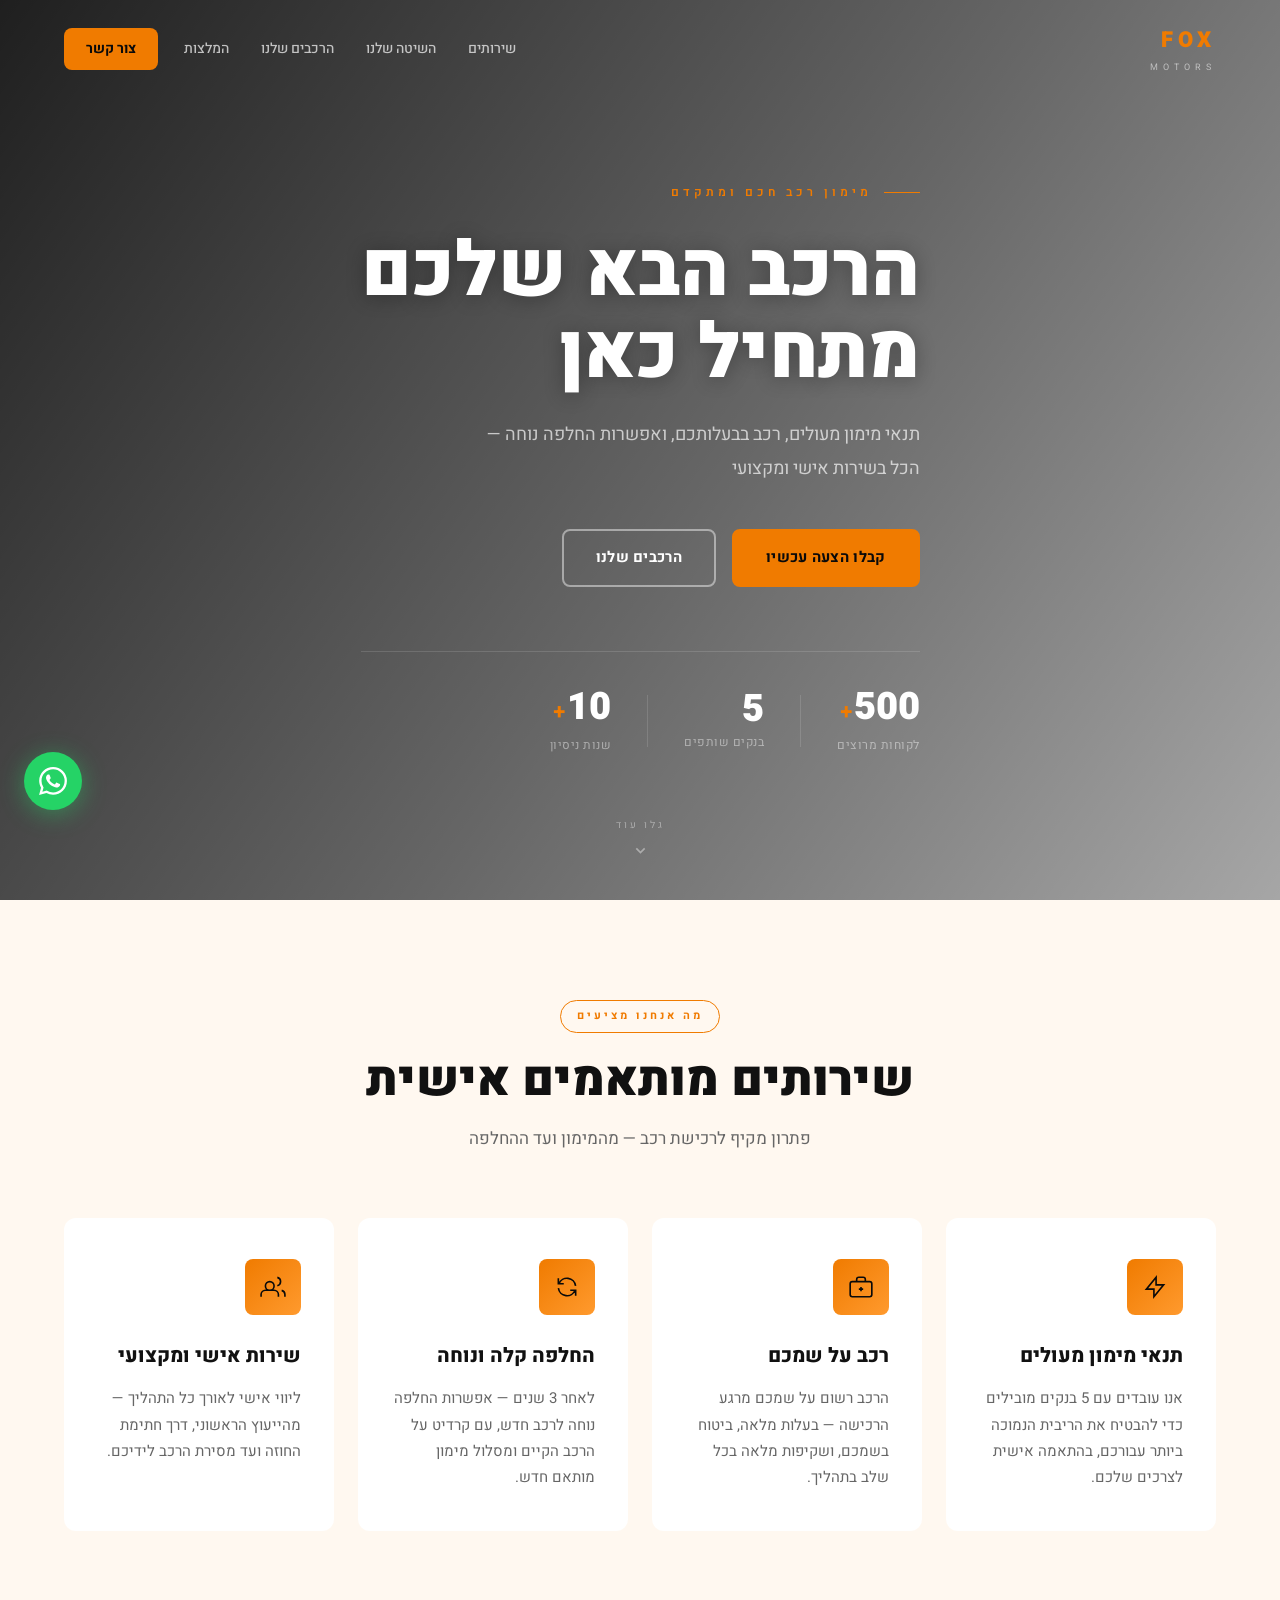
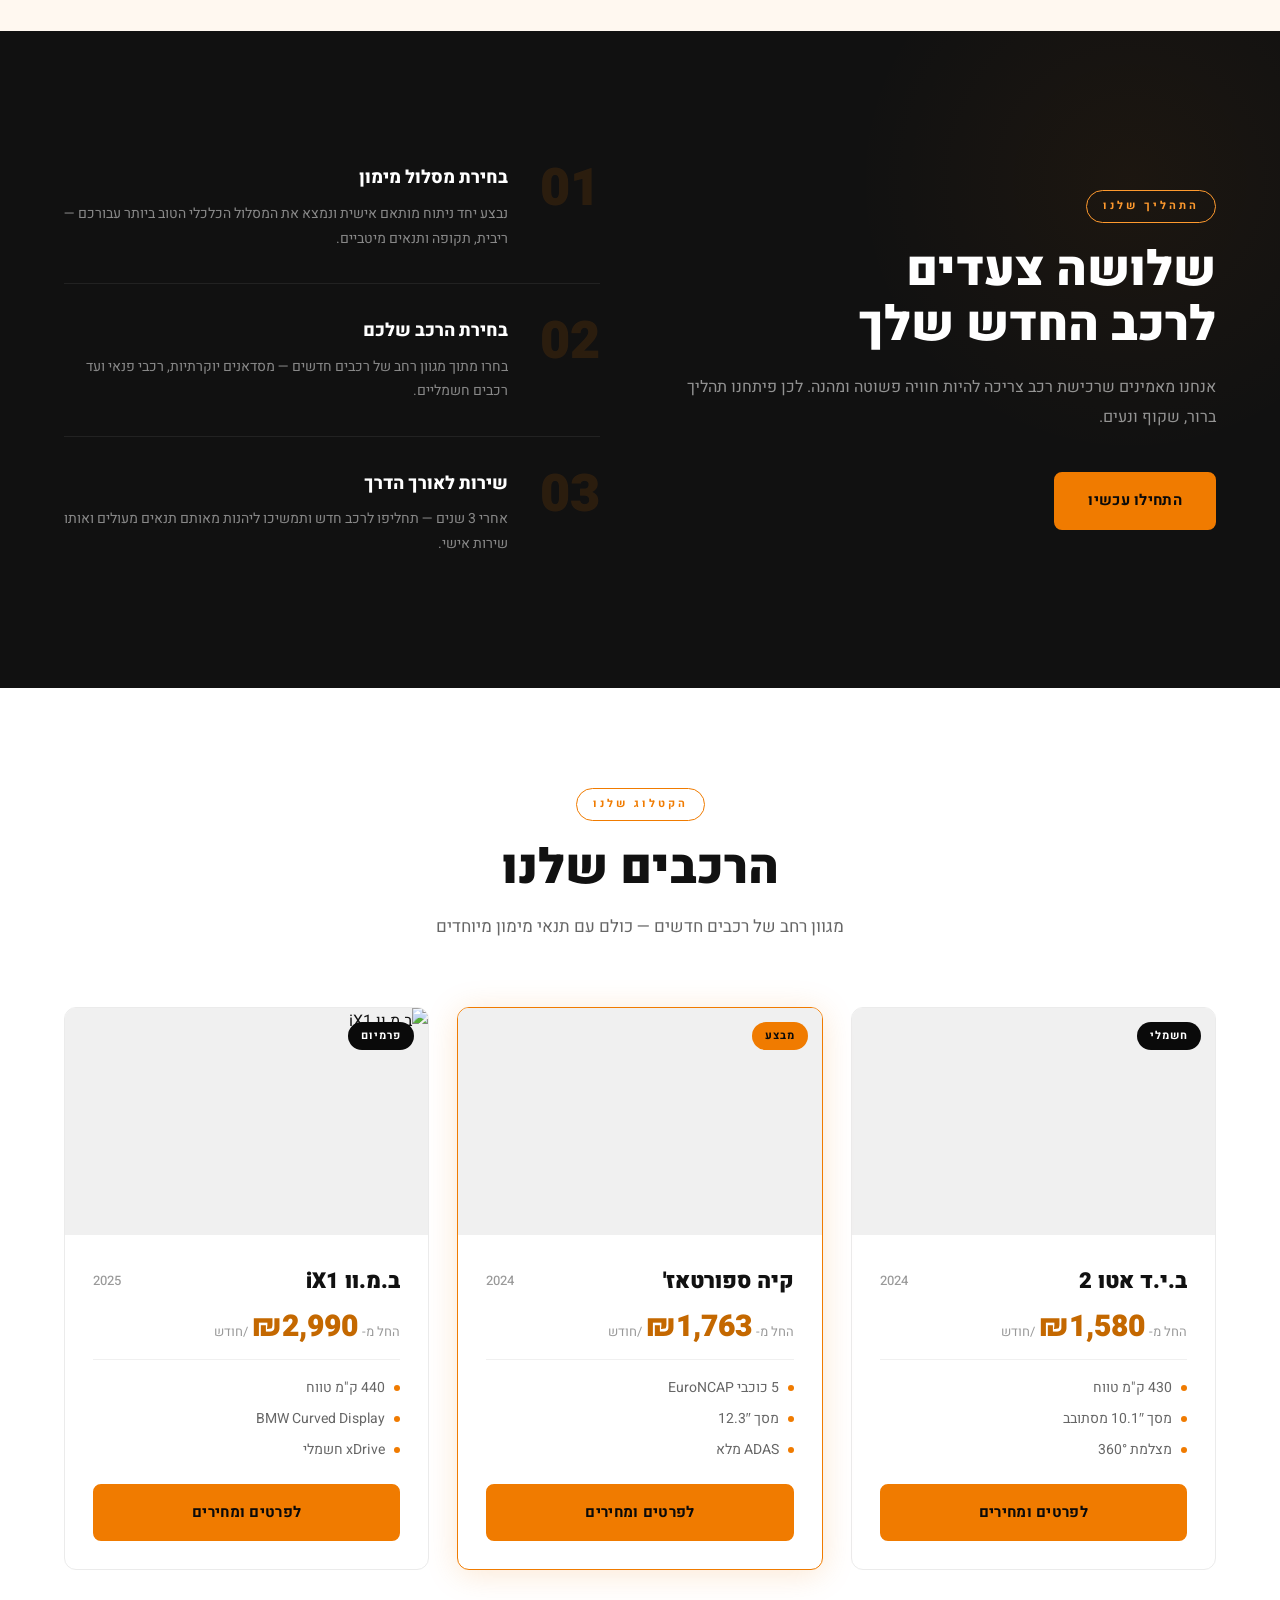
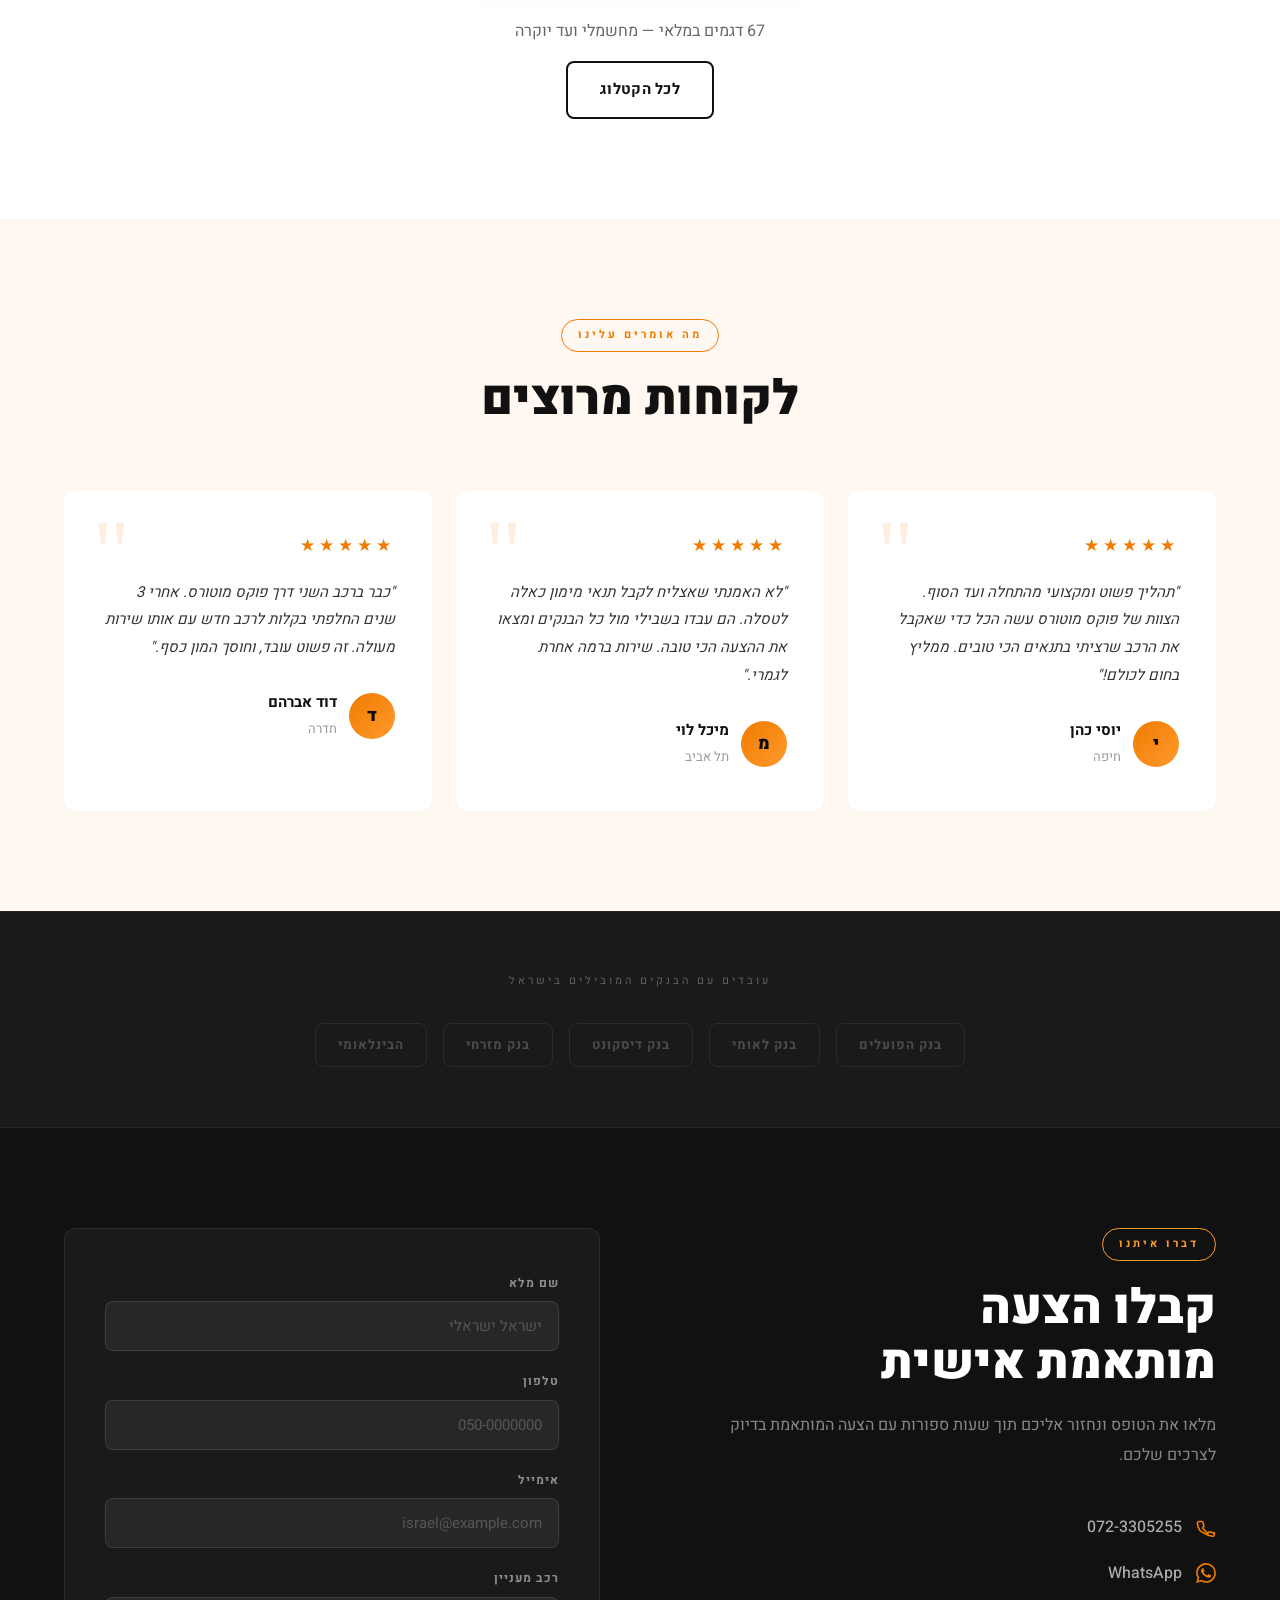
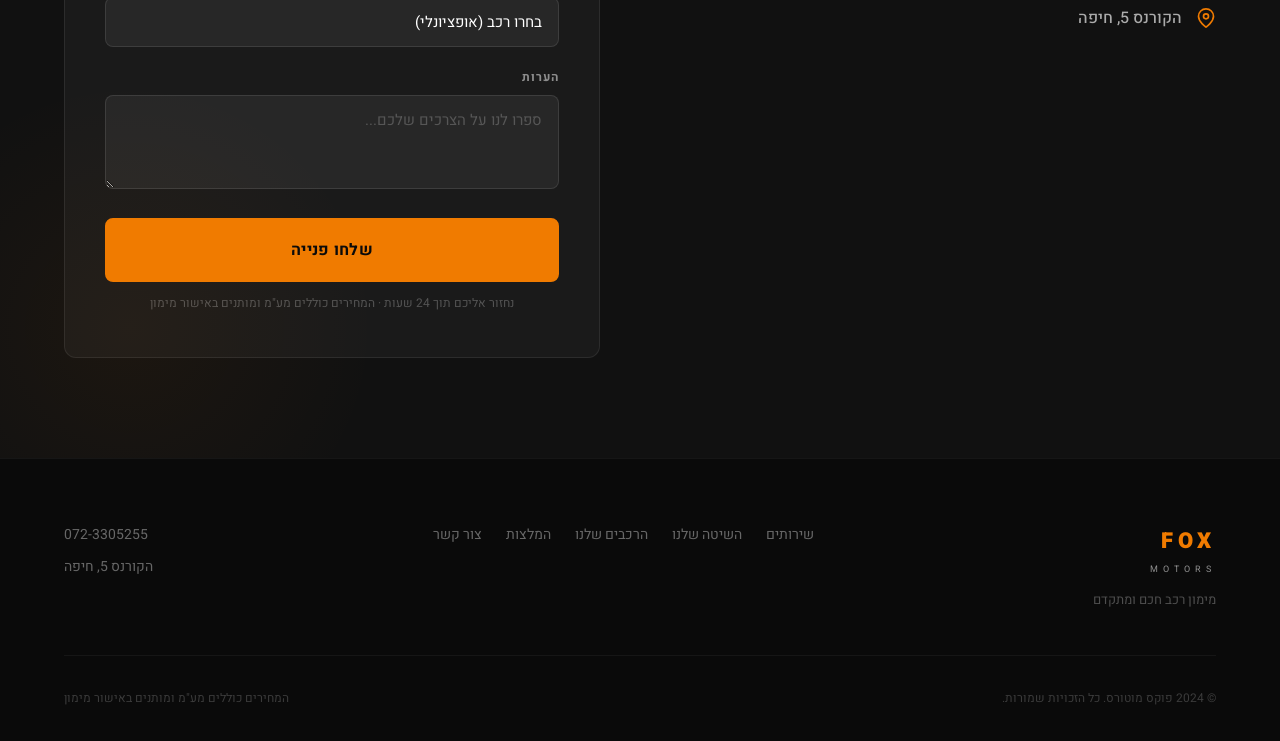
==== commit 679b4a86: "Fix logo, accessibility, remove agent fee, improve car images - Switch to single clean logo (transpa" ====
--- a/index.html
+++ b/index.html
@@ -1,4 +1,4 @@
-<!DOCTYPE html>
+﻿<!DOCTYPE html>
 <html lang="he" dir="rtl">
 <head>
     <meta charset="UTF-8">
@@ -14,7 +14,7 @@
     <link rel="stylesheet" href="css/style.css">
     <!-- Accessibility widget -->
     <script>
-      window.interdeal = { sitekey: "foxmotors", Position: "right", domains: { js: "https://cdn.userway.org/" }, btnStyle: { vPosition: ["80%",""], scale: ["0.8","0.8"], color: { main: "#F07B00", second: "#FFFFFF" } } };
+      window.interdeal = { sitekey: "foxmotors", Position: "right", domains: { js: "https://cdn.userway.org/" }, btnStyle: { vPosition: ["","4%"], scale: ["0.55","0.55"], color: { main: "#F07B00", second: "#FFFFFF" } } };
       (function(n,s,c){var po=n.createElement(s);po.type="text/javascript";po.async=true;po.src=c+"widget.js";var sp=n.getElementsByTagName(s)[0];sp.parentNode.insertBefore(po,sp);}(document,"script","https://cdn.userway.org/"));
     </script>
 </head>
@@ -24,7 +24,7 @@
     <header class="header" id="header">
         <div class="container header__inner">
             <a href="#" class="logo">
-                <img src="https://lh3.googleusercontent.com/d/1lTIHAy635doHl6WMLOM4Pqh6e-oLbMcb" alt="פוקס מוטורס" class="logo__img" onerror="this.style.display='none';this.nextElementSibling.style.display='flex'">
+                <img src="https://lh3.googleusercontent.com/d/1mdY6iS8PFof6jDd0CWzzNV2S1Uv_Mk8E" alt="פוקס מוטורס" class="logo__img" onerror="this.style.display='none';this.nextElementSibling.style.display='flex'">
                 <span class="logo__fallback" style="display:none"><span class="logo__fox">FOX</span><span class="logo__motors">MOTORS</span></span>
             </a>
             <nav class="nav" id="nav">
@@ -378,7 +378,7 @@
             <div class="footer__inner">
                 <div class="footer__brand">
                     <a href="#" class="logo">
-                        <img src="https://lh3.googleusercontent.com/d/1lTIHAy635doHl6WMLOM4Pqh6e-oLbMcb" alt="פוקס מוטורס" class="logo__img" onerror="this.style.display='none';this.nextElementSibling.style.display='flex'">
+                        <img src="https://lh3.googleusercontent.com/d/1mdY6iS8PFof6jDd0CWzzNV2S1Uv_Mk8E" alt="פוקס מוטורס" class="logo__img" onerror="this.style.display='none';this.nextElementSibling.style.display='flex'">
                         <span class="logo__fallback" style="display:none"><span class="logo__fox">FOX</span><span class="logo__motors">MOTORS</span></span>
                     </a>
                     <p>מימון רכב חכם ומתקדם</p>
@@ -415,3 +415,4 @@
     <script src="js/main.js"></script>
 </body>
 </html>
+
--- a/css/style.css
+++ b/css/style.css
@@ -165,7 +165,7 @@
 
 /* Logo */
 .logo { display: flex; align-items: center; }
-.logo__img { height: 44px; width: auto; object-fit: contain; }
+.logo__img { height: 56px; width: auto; object-fit: contain; filter: drop-shadow(0 0 6px rgba(255,255,255,0.18)) drop-shadow(0 1px 4px rgba(0,0,0,0.5)); }
 .logo__fallback { display: flex; flex-direction: column; gap: 1px; }
 .logo__fox    { font-size: 22px; font-weight: 900; color: var(--gold); letter-spacing: 5px; }
 .logo__motors { font-size: 9px;  font-weight: 400; color: rgba(255,255,255,0.55); letter-spacing: 5px; }
@@ -893,3 +893,4 @@
     .bank-logo { font-size: 12px; padding: 8px 14px; }
 }
 
+
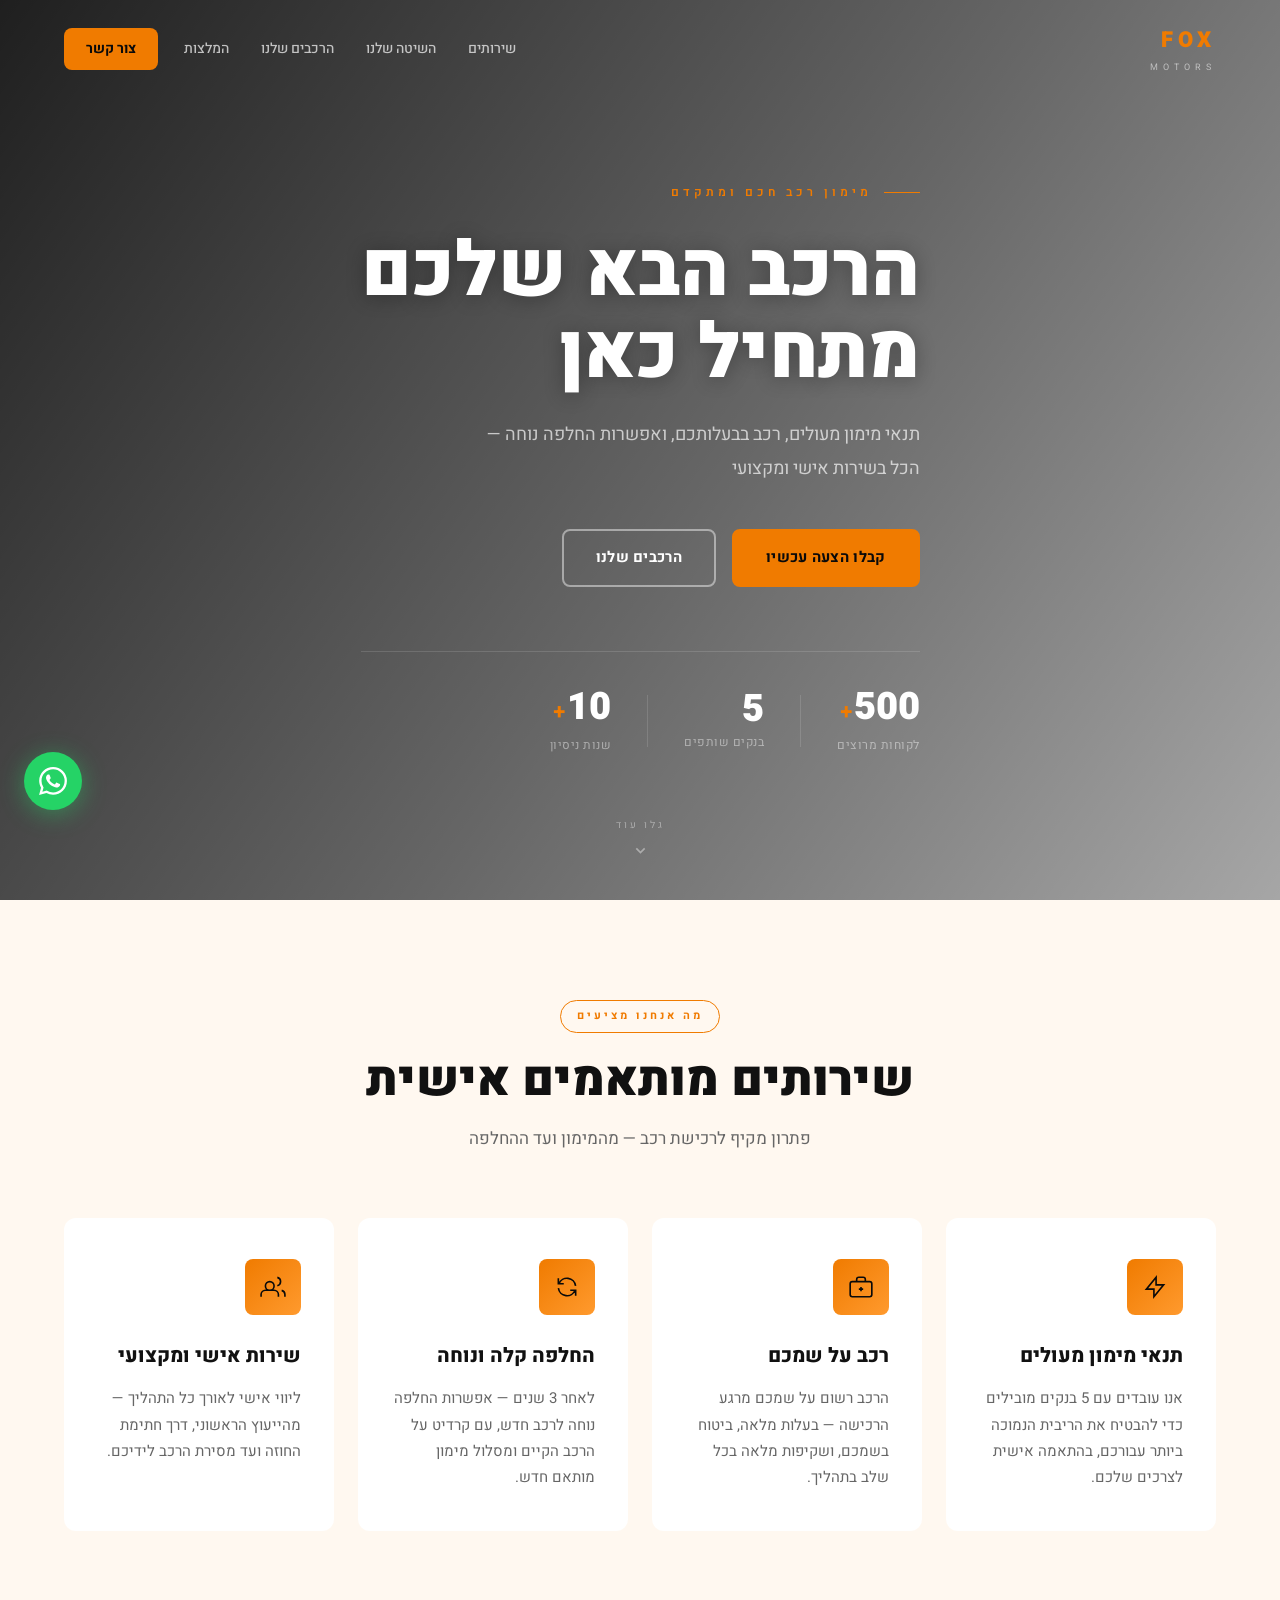
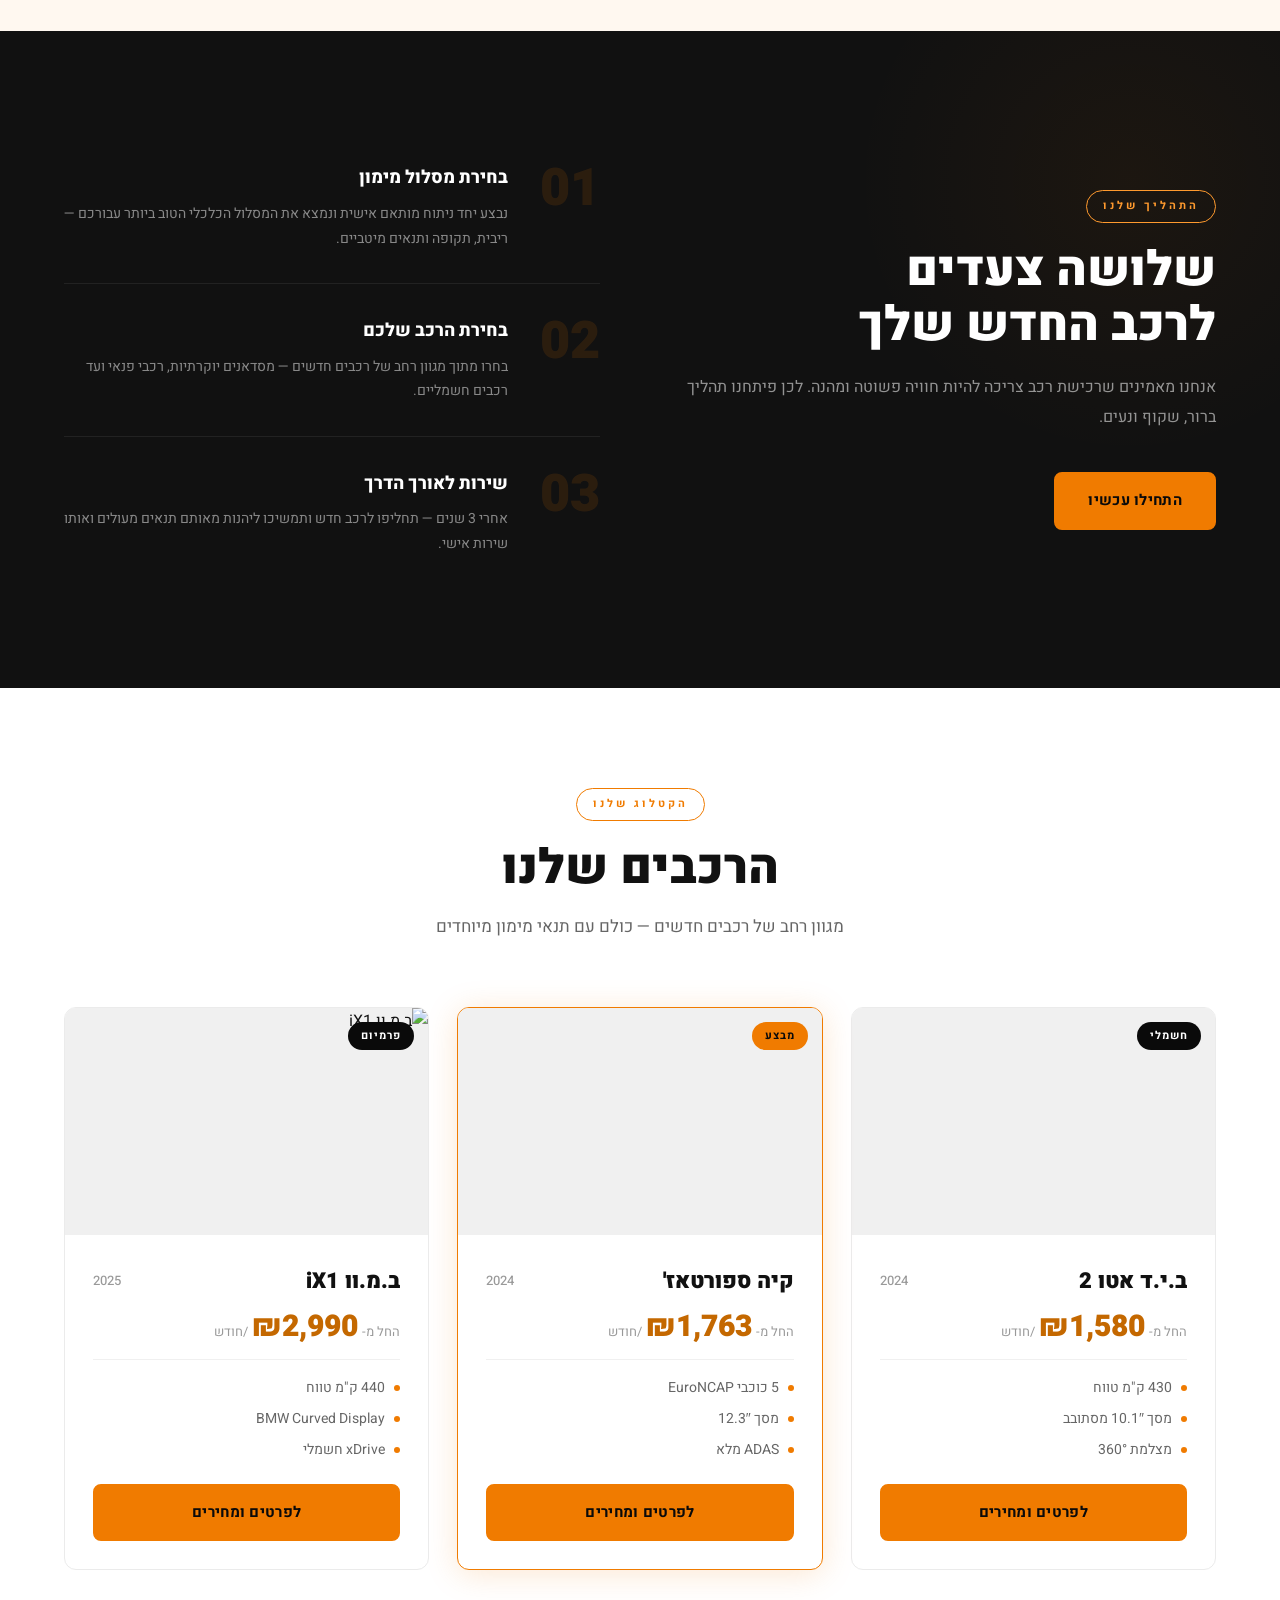
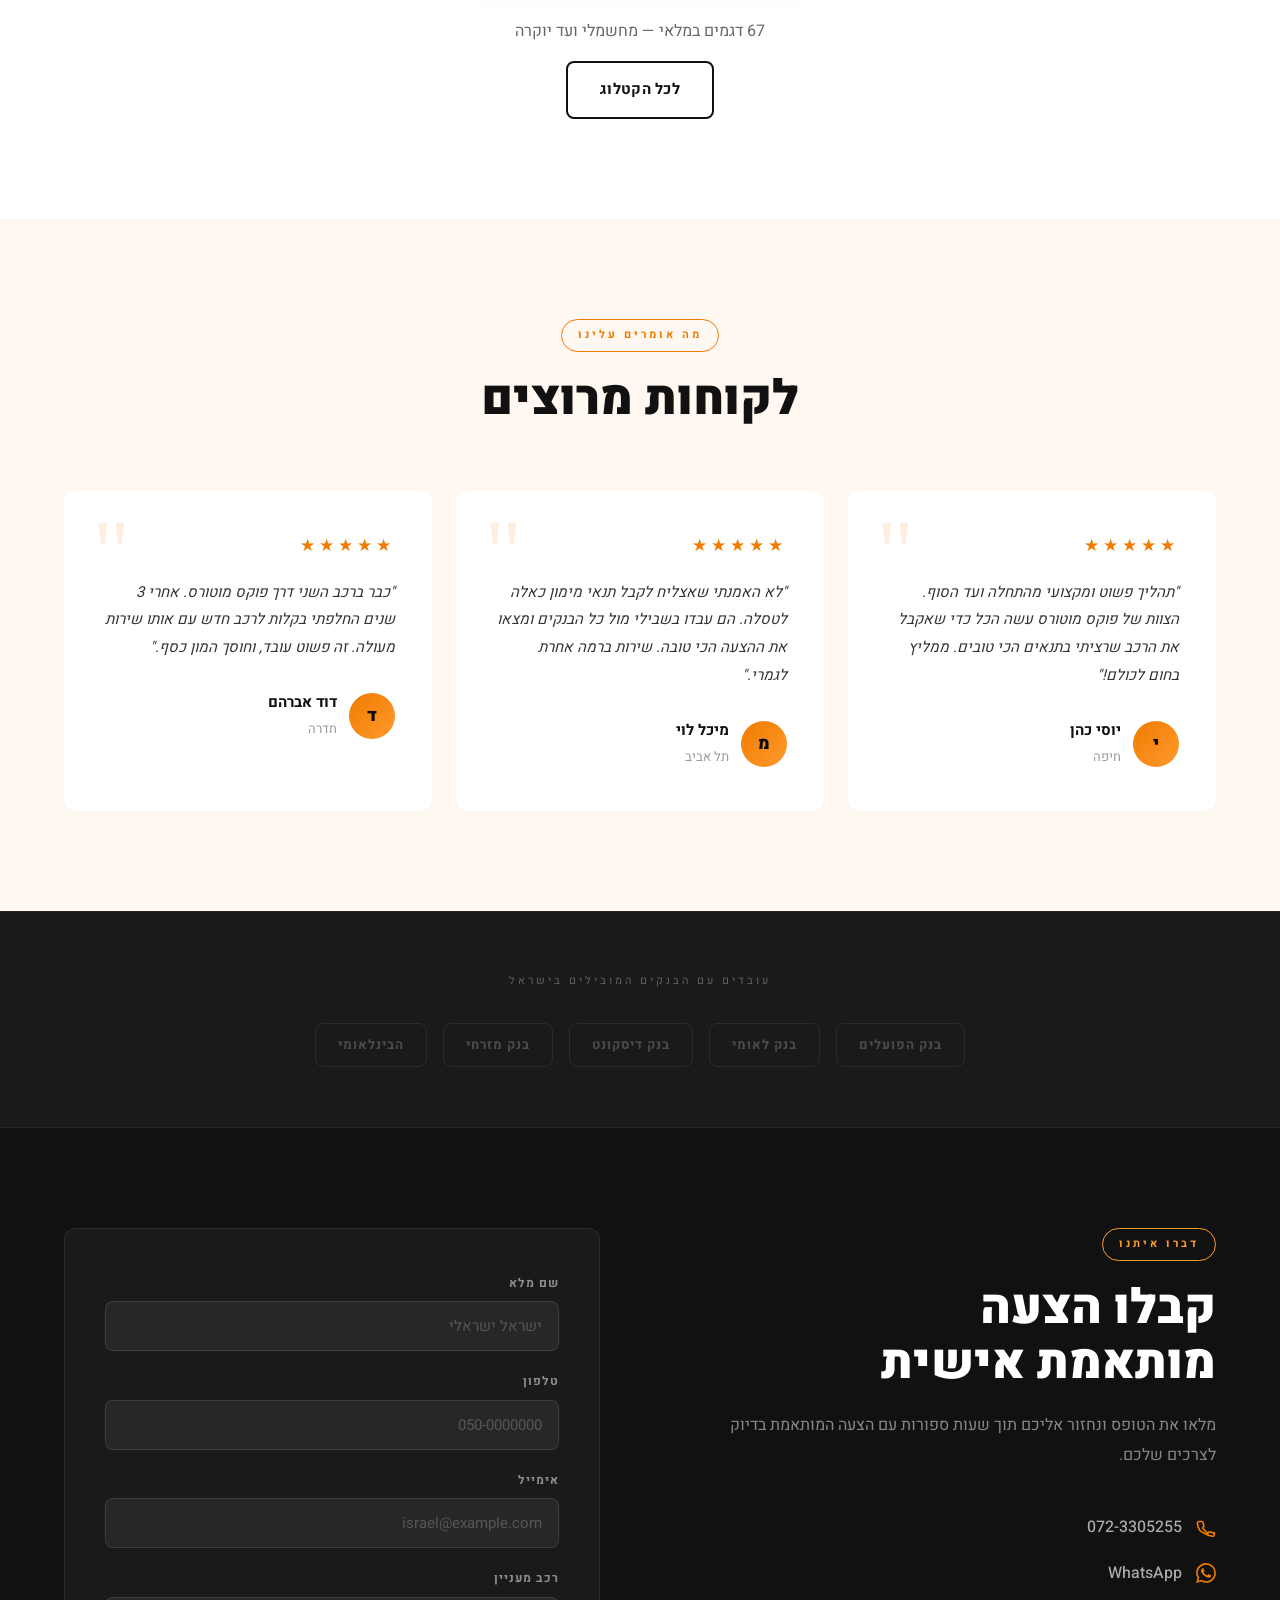
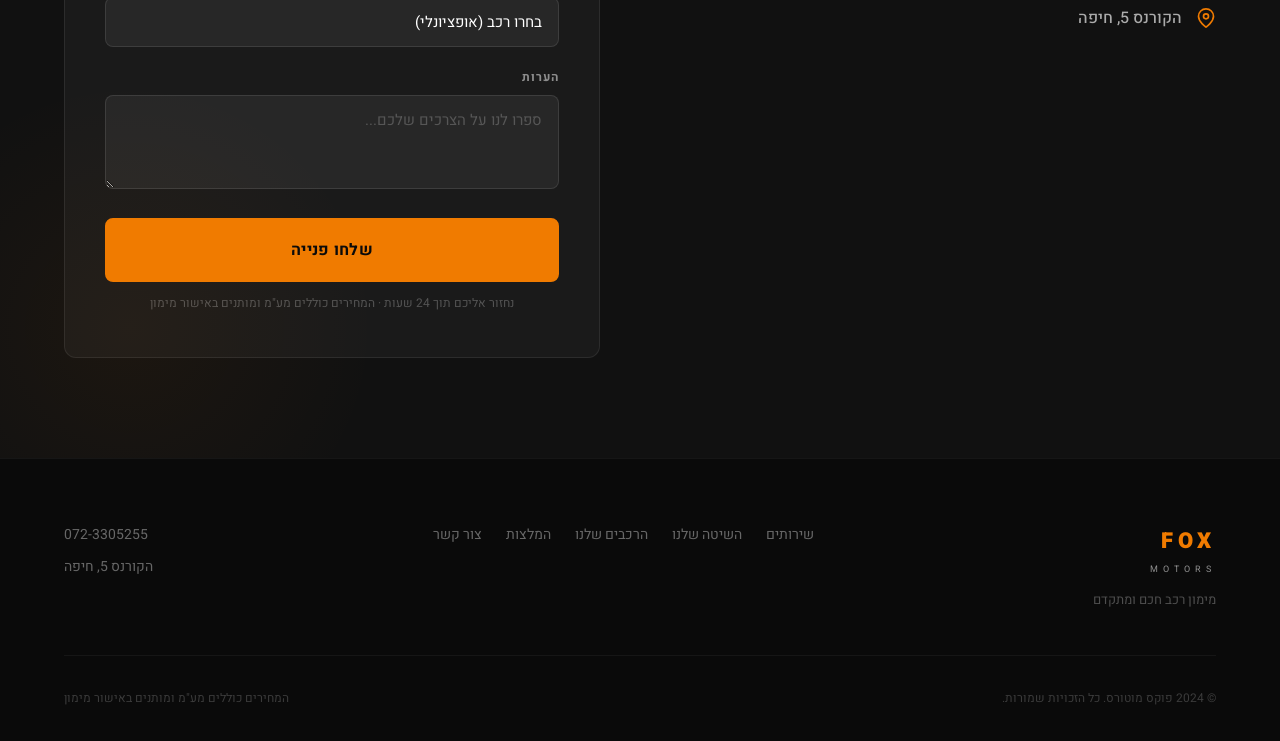
==== commit d68551a2: "Force accessibility button to bottom-right via CSS + JS observer - CSS: override top/bottom for all " ====
--- a/index.html
+++ b/index.html
@@ -14,7 +14,7 @@
     <link rel="stylesheet" href="css/style.css">
     <!-- Accessibility widget -->
     <script>
-      window.interdeal = { sitekey: "foxmotors", Position: "right", domains: { js: "https://cdn.userway.org/" }, btnStyle: { vPosition: ["","4%"], scale: ["0.55","0.55"], color: { main: "#F07B00", second: "#FFFFFF" } } };
+      window.interdeal = { sitekey: "foxmotors", Position: "right", domains: { js: "https://cdn.userway.org/" }, btnStyle: { vPosition: ["","24px"], scale: ["0.55","0.55"], color: { main: "#F07B00", second: "#FFFFFF" } } };
       (function(n,s,c){var po=n.createElement(s);po.type="text/javascript";po.async=true;po.src=c+"widget.js";var sp=n.getElementsByTagName(s)[0];sp.parentNode.insertBefore(po,sp);}(document,"script","https://cdn.userway.org/"));
     </script>
 </head>
@@ -413,6 +413,29 @@
     </button>
 
     <script src="js/main.js"></script>
+    <script>
+    /* Force accessibility widget to bottom-right */
+    (function(){
+        function fix(){
+            var el=document.getElementById('interdeal-dynamic-accessibility-btn')||
+                   document.querySelector('[id*="interdeal-dynamic"]')||
+                   document.querySelector('[class*="userway-btn"]');
+            if(el){
+                el.style.setProperty('top','auto','important');
+                el.style.setProperty('bottom','24px','important');
+                el.style.setProperty('transform','none','important');
+                return true;
+            }
+            return false;
+        }
+        if(!fix()){
+            var ob=new MutationObserver(function(){if(fix())ob.disconnect();});
+            ob.observe(document.body||document.documentElement,{childList:true,subtree:true});
+        }
+    })();
+    </script>
 </body>
 </html>
 
+
+
--- a/css/style.css
+++ b/css/style.css
@@ -841,6 +841,18 @@
 .back-to-top svg { width: 18px; height: 18px; }
 
 
+/* ---- UserWay Accessibility Button — force bottom-right ---- */
+#interdeal-dynamic-accessibility-btn,
+.interdeal-accessibility-btn,
+[id^="interdeal"],
+.userway-btn,
+#userway-btn {
+    top: auto !important;
+    bottom: 24px !important;
+    transform: none !important;
+}
+
+
 /* ============================================
    ANIMATIONS
    ============================================ */
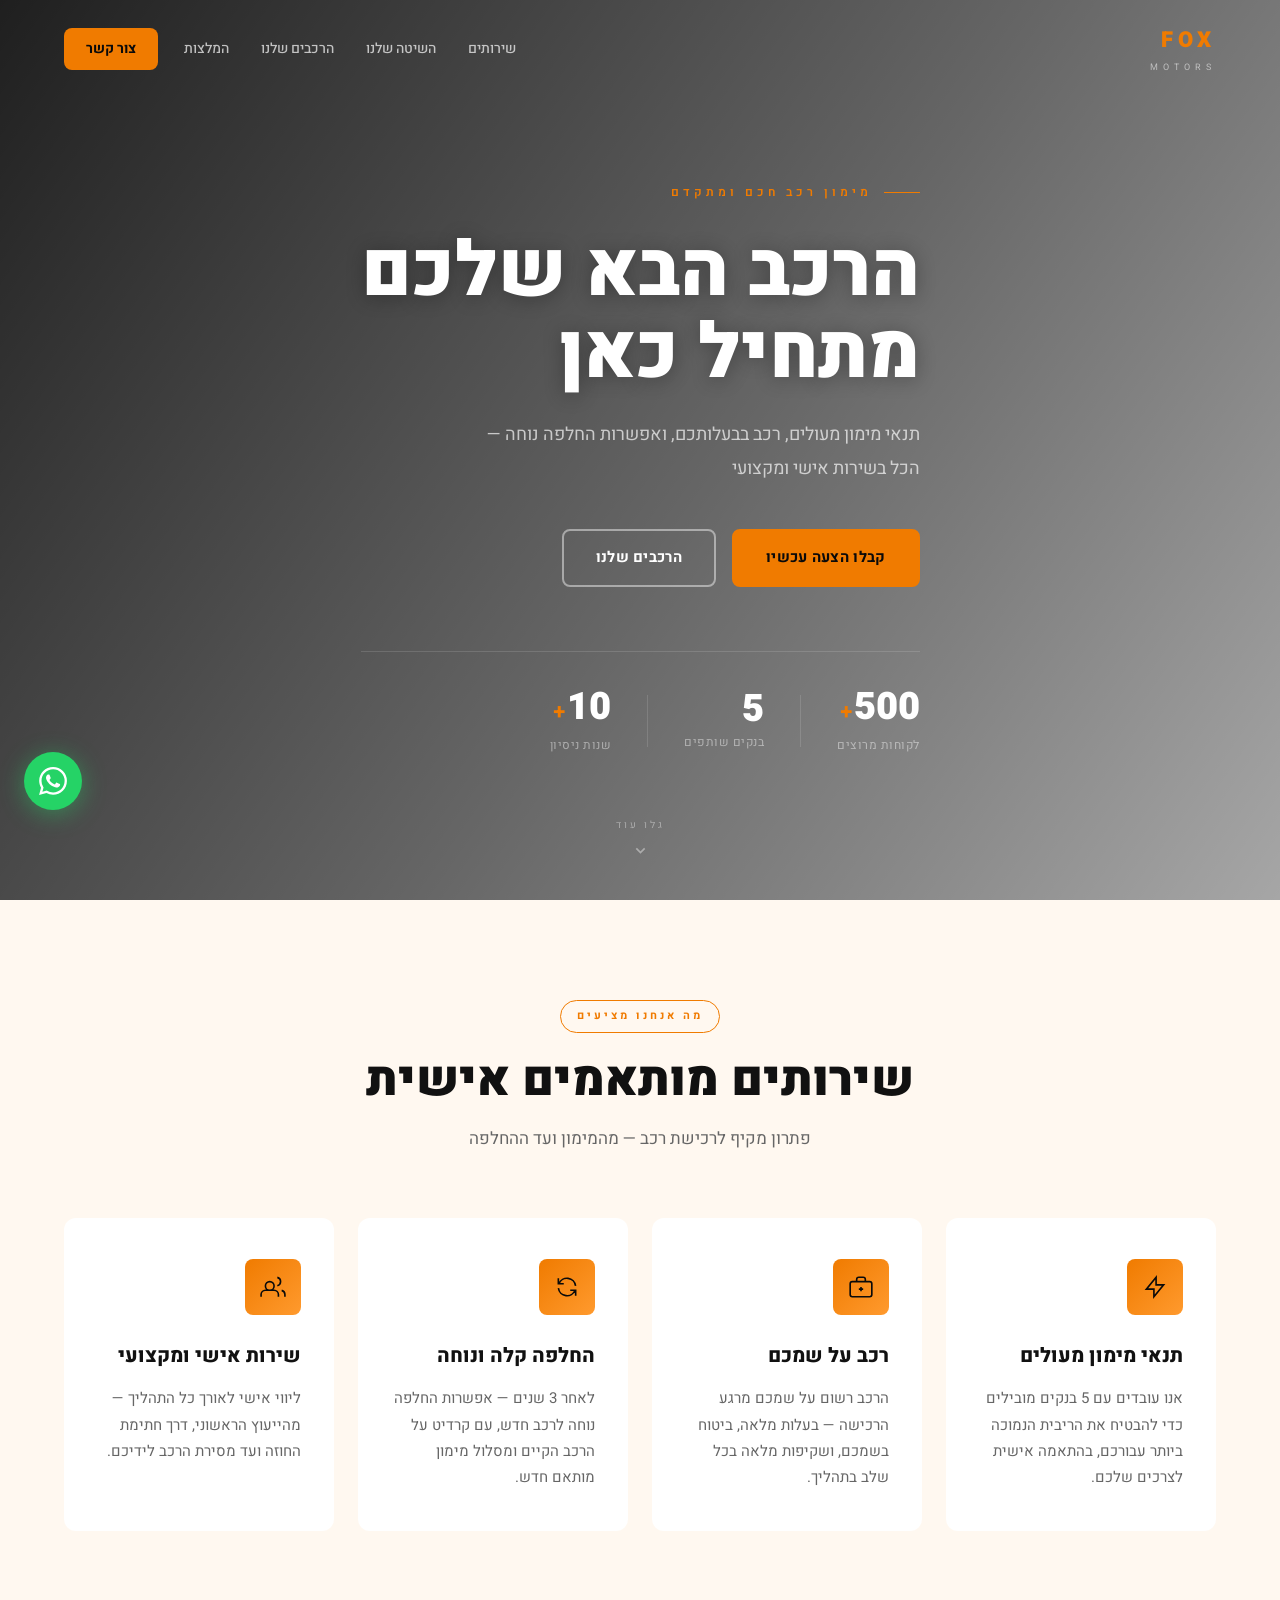
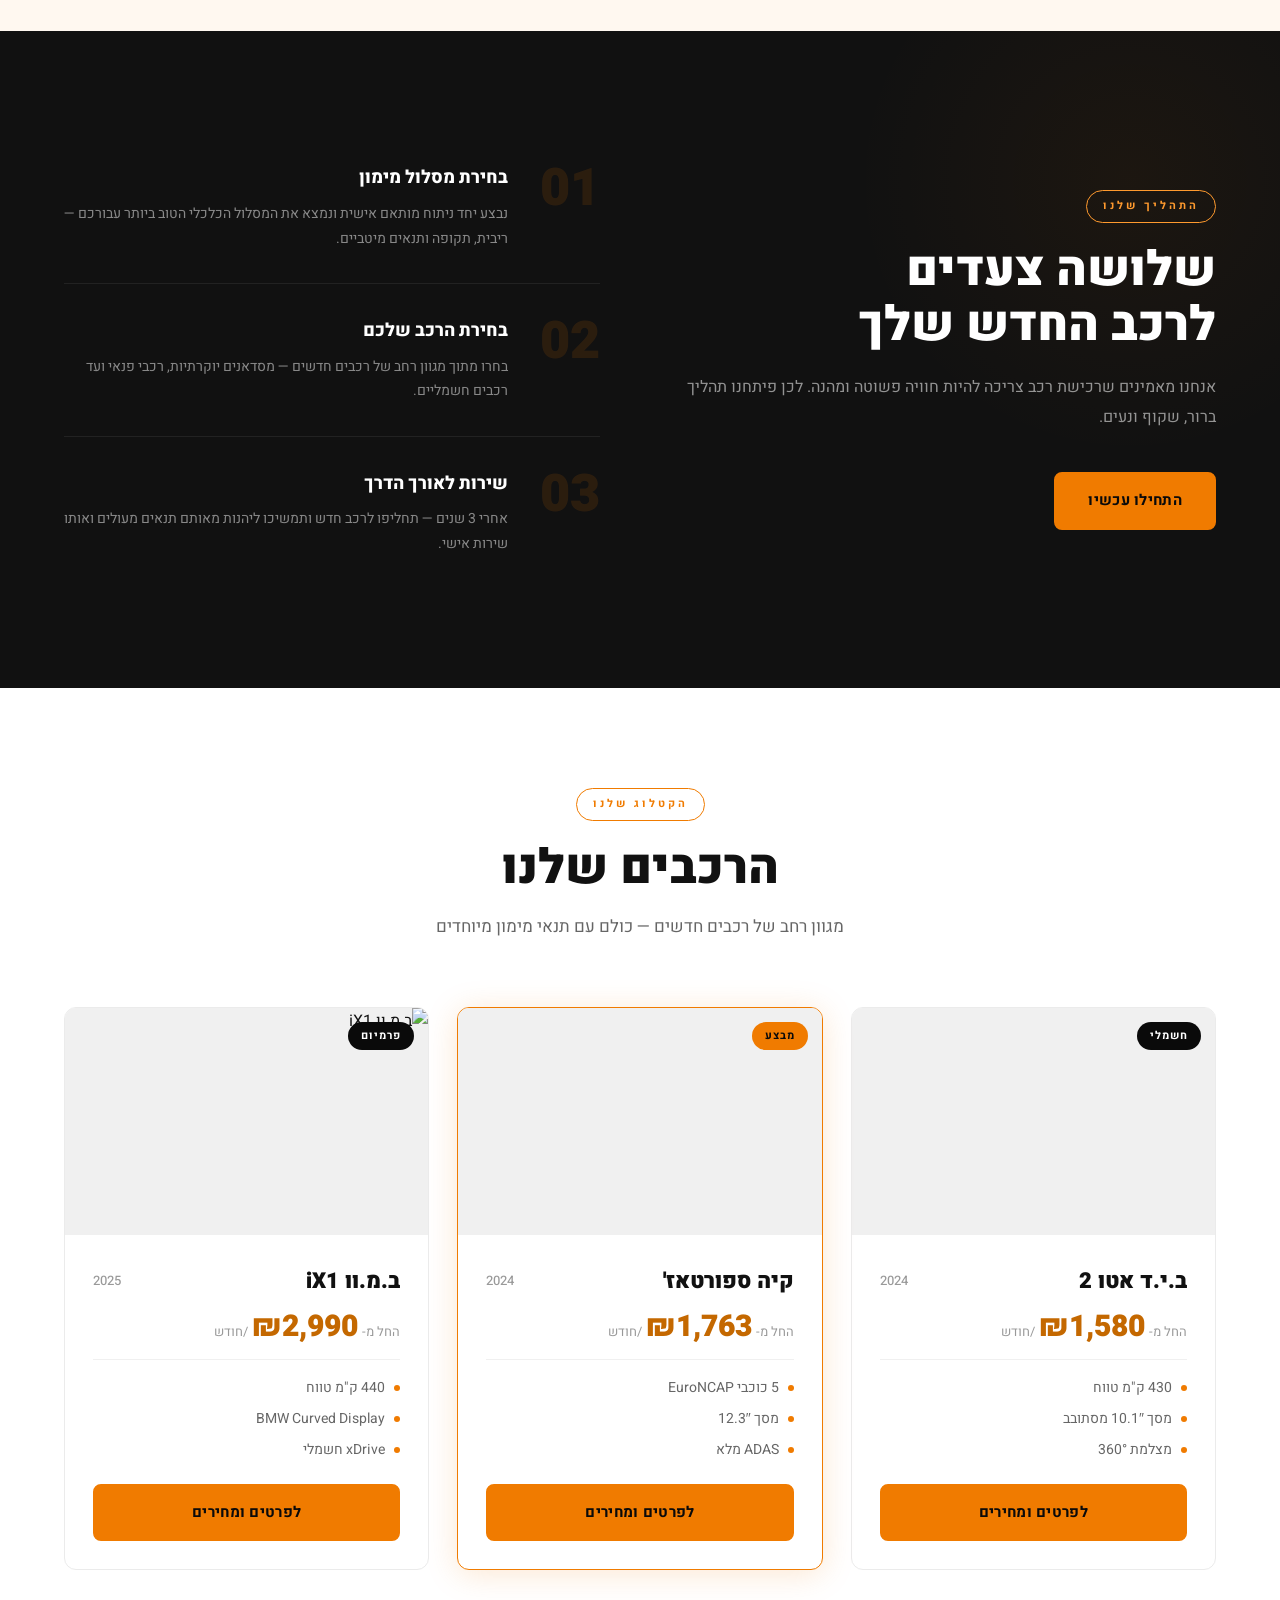
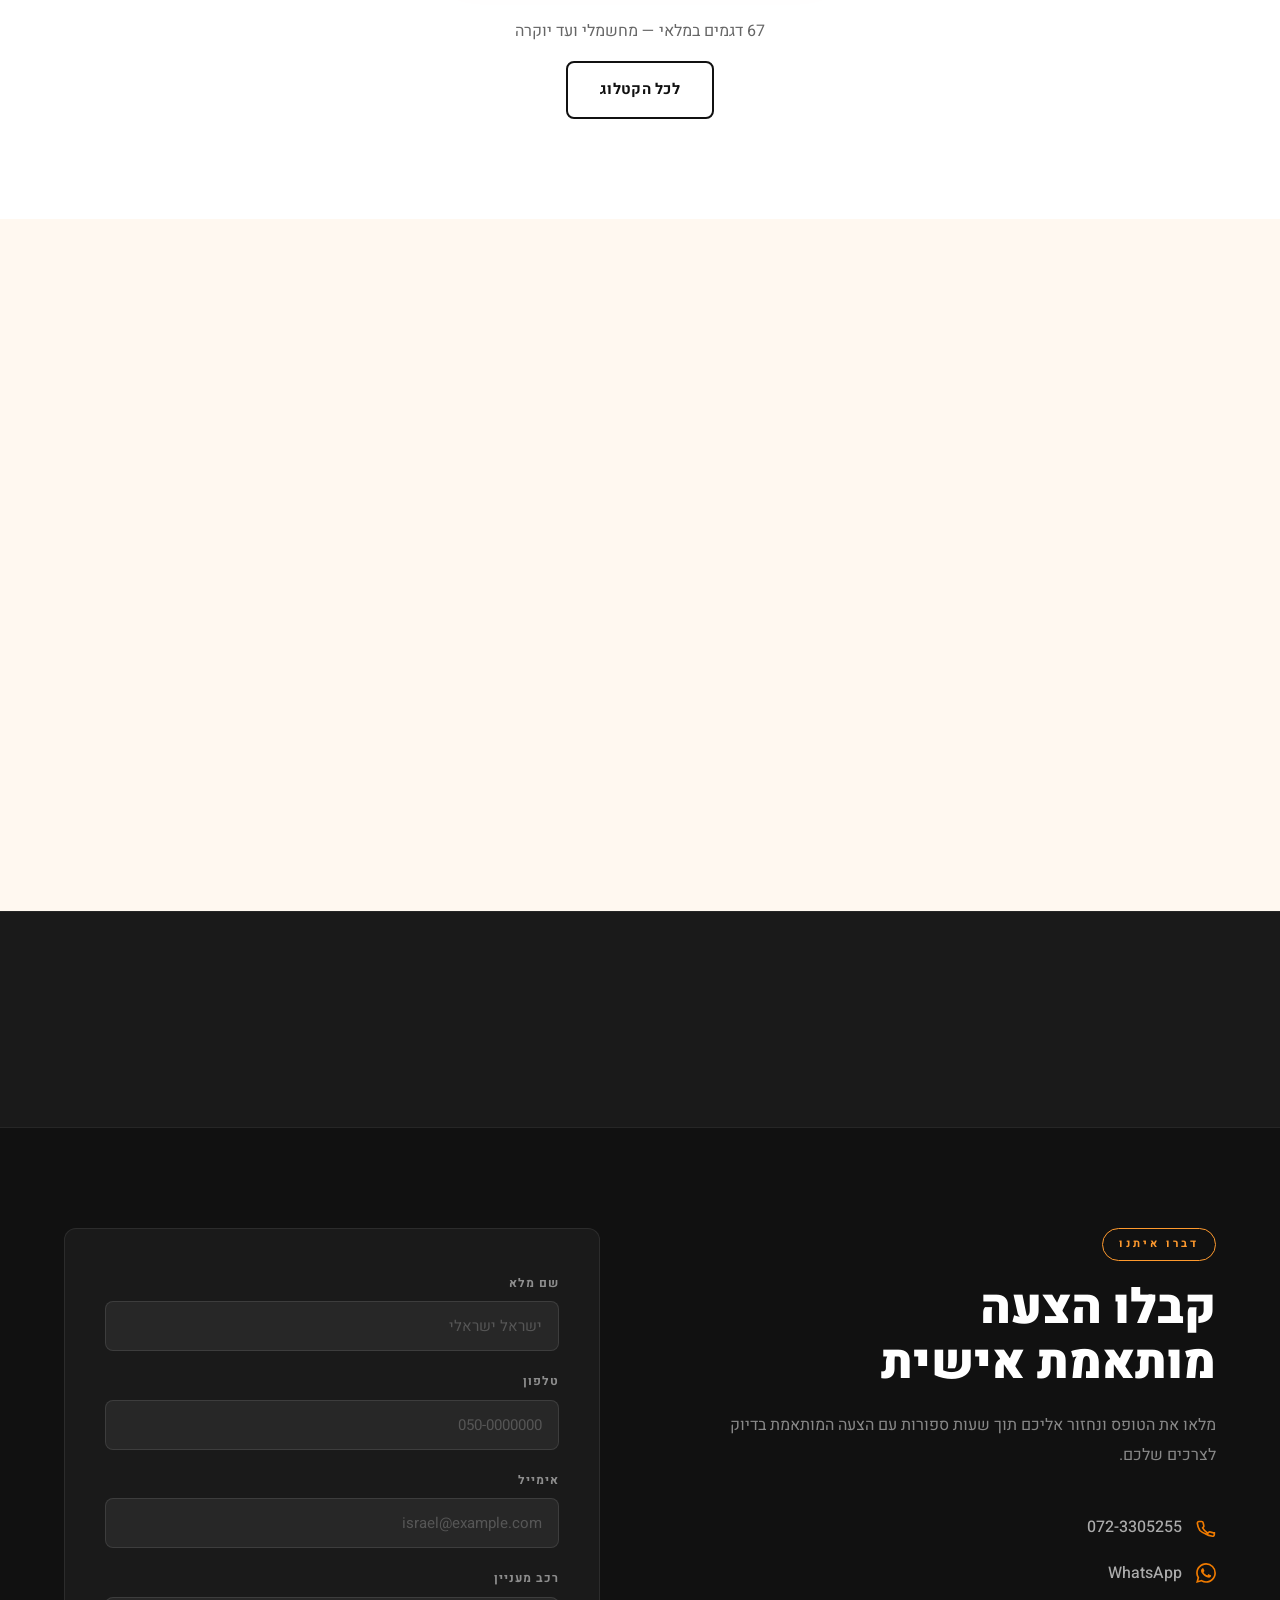
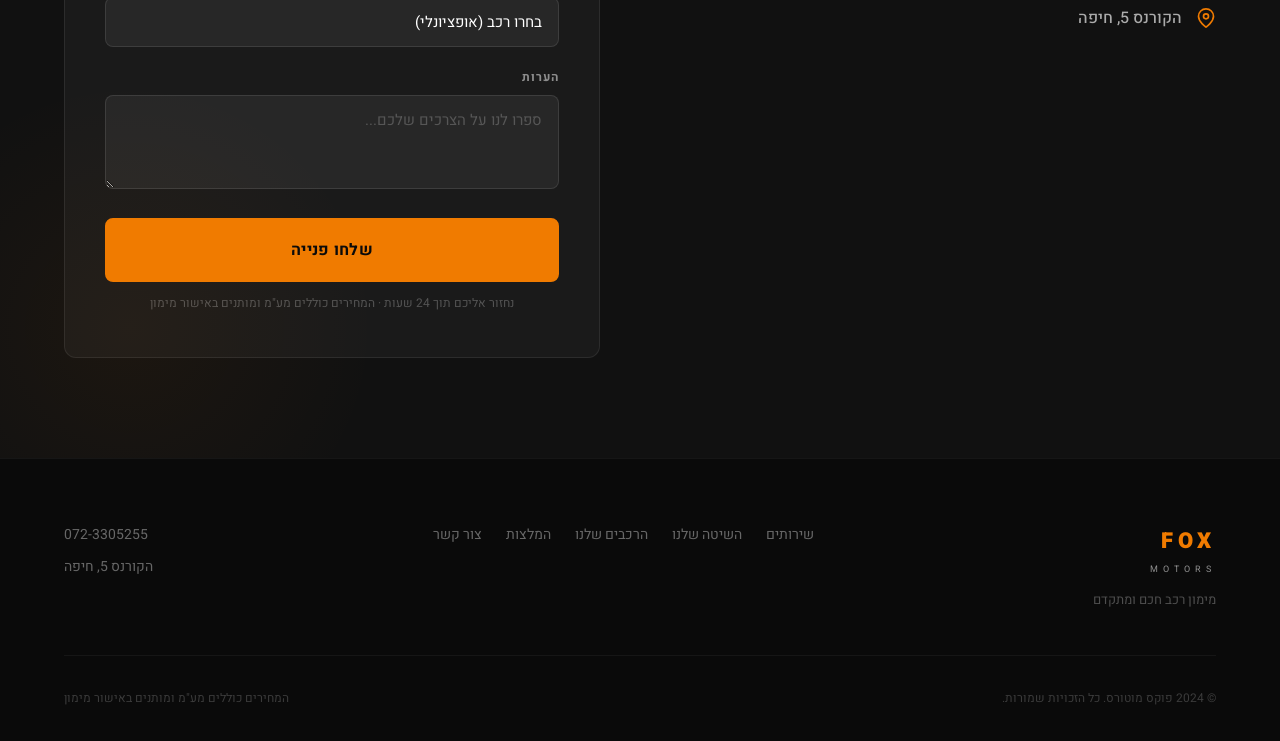
==== commit 5fb79c56: "Performance: pagination, remove GPU blend-mode, faster transitions - Remove mix-blend-mode:multiply " ====
--- a/index.html
+++ b/index.html
@@ -8,6 +8,9 @@
     <!-- Favicon -->
     <link rel="icon" type="image/png" href="https://lh3.googleusercontent.com/d/1tVQsU_5z76XtxymGgR3vCvmz2nPqQ4TK">
     <link rel="apple-touch-icon" href="https://lh3.googleusercontent.com/d/1tVQsU_5z76XtxymGgR3vCvmz2nPqQ4TK">
+    <link rel="preconnect" href="https://www.icar.co.il">
+    <link rel="preconnect" href="https://lh3.googleusercontent.com">
+    <link rel="dns-prefetch" href="https://images.unsplash.com">
     <link rel="preconnect" href="https://fonts.googleapis.com">
     <link rel="preconnect" href="https://fonts.gstatic.com" crossorigin>
     <link href="https://fonts.googleapis.com/css2?family=Heebo:wght@300;400;500;600;700;800;900&display=swap" rel="stylesheet">
@@ -24,7 +27,7 @@
     <header class="header" id="header">
         <div class="container header__inner">
             <a href="#" class="logo">
-                <img src="https://lh3.googleusercontent.com/d/1mdY6iS8PFof6jDd0CWzzNV2S1Uv_Mk8E" alt="פוקס מוטורס" class="logo__img" onerror="this.style.display='none';this.nextElementSibling.style.display='flex'">
+                <img src="https://lh3.googleusercontent.com/d/1mdY6iS8PFof6jDd0CWzzNV2S1Uv_Mk8E" decoding="async" alt="פוקס מוטורס" class="logo__img" onerror="this.style.display='none';this.nextElementSibling.style.display='flex'">
                 <span class="logo__fallback" style="display:none"><span class="logo__fox">FOX</span><span class="logo__motors">MOTORS</span></span>
             </a>
             <nav class="nav" id="nav">
@@ -181,7 +184,7 @@
             <div class="cars__grid">
                 <div class="car-card fade-up">
                     <div class="car-card__image">
-                        <img src="https://lh3.googleusercontent.com/d/1pvaXUiDTCWvaa8ApsZCKtz_O5ZgZsmBR" alt="ב.י.ד אטו 2" loading="lazy" onerror="this.src='https://images.unsplash.com/photo-1560958089-b8a1929cea89?w=800'">
+                        <img src="https://lh3.googleusercontent.com/d/1pvaXUiDTCWvaa8ApsZCKtz_O5ZgZsmBR" alt="ב.י.ד אטו 2" decoding="async" loading="lazy" onerror="this.src='https://images.unsplash.com/photo-1560958089-b8a1929cea89?w=800'">
                         <div class="car-card__badge">חשמלי</div>
                     </div>
                     <div class="car-card__info">
@@ -204,7 +207,7 @@
                 </div>
                 <div class="car-card car-card--featured fade-up">
                     <div class="car-card__image">
-                        <img src="https://lh3.googleusercontent.com/d/1af6Z5bq9yGaP0DWoG69jNgCuf4oTNbiS" alt="קיה ספורטאז'" loading="lazy" onerror="this.src='https://images.unsplash.com/photo-1512699355324-f07e3106dae5?w=800'">
+                        <img src="https://lh3.googleusercontent.com/d/1af6Z5bq9yGaP0DWoG69jNgCuf4oTNbiS" alt="קיה ספורטאז'" decoding="async" loading="lazy" onerror="this.src='https://images.unsplash.com/photo-1512699355324-f07e3106dae5?w=800'">
                         <div class="car-card__badge car-card__badge--gold">מבצע</div>
                     </div>
                     <div class="car-card__info">
@@ -227,7 +230,7 @@
                 </div>
                 <div class="car-card fade-up">
                     <div class="car-card__image">
-                        <img src="https://images.unsplash.com/photo-1555215695-3004980ad54e?w=800" alt="ב.מ.וו iX1" loading="lazy">
+                        <img src="https://images.unsplash.com/photo-1555215695-3004980ad54e?w=800" alt="ב.מ.וו iX1" decoding="async" loading="lazy">
                         <div class="car-card__badge">פרמיום</div>
                     </div>
                     <div class="car-card__info">
@@ -378,7 +381,7 @@
             <div class="footer__inner">
                 <div class="footer__brand">
                     <a href="#" class="logo">
-                        <img src="https://lh3.googleusercontent.com/d/1mdY6iS8PFof6jDd0CWzzNV2S1Uv_Mk8E" alt="פוקס מוטורס" class="logo__img" onerror="this.style.display='none';this.nextElementSibling.style.display='flex'">
+                        <img src="https://lh3.googleusercontent.com/d/1mdY6iS8PFof6jDd0CWzzNV2S1Uv_Mk8E" decoding="async" alt="פוקס מוטורס" class="logo__img" onerror="this.style.display='none';this.nextElementSibling.style.display='flex'">
                         <span class="logo__fallback" style="display:none"><span class="logo__fox">FOX</span><span class="logo__motors">MOTORS</span></span>
                     </a>
                     <p>מימון רכב חכם ומתקדם</p>
@@ -414,24 +417,31 @@
 
     <script src="js/main.js"></script>
     <script>
-    /* Force accessibility widget to bottom-right */
+    /* Force UserWay accessibility button to bottom-right — aggressive fix */
     (function(){
-        function fix(){
-            var el=document.getElementById('interdeal-dynamic-accessibility-btn')||
-                   document.querySelector('[id*="interdeal-dynamic"]')||
-                   document.querySelector('[class*="userway-btn"]');
-            if(el){
-                el.style.setProperty('top','auto','important');
-                el.style.setProperty('bottom','24px','important');
-                el.style.setProperty('transform','none','important');
-                return true;
-            }
-            return false;
+        var SEL=['[id*="interdeal"]','[id*="userway"]','[class*="userway"]','[class*="interdeal"]'];
+        function applyFix(){
+            SEL.forEach(function(s){
+                document.querySelectorAll(s).forEach(function(el){
+                    var pos=window.getComputedStyle(el).position;
+                    if(pos==='fixed'||pos==='absolute'){
+                        el.style.cssText=el.style.cssText
+                            .replace(/\btop\s*:[^;!]+!?\s*important\s*;?/gi,'')
+                            .replace(/\btop\s*:[^;]+;?/gi,'');
+                        el.style.setProperty('top','auto','important');
+                        el.style.setProperty('bottom','24px','important');
+                        el.style.setProperty('transform','none','important');
+                    }
+                });
+            });
         }
-        if(!fix()){
-            var ob=new MutationObserver(function(){if(fix())ob.disconnect();});
-            ob.observe(document.body||document.documentElement,{childList:true,subtree:true});
-        }
+        /* Run every 300ms for first 15s to catch UserWay resets */
+        var n=0,iv=setInterval(function(){applyFix();if(++n>50)clearInterval(iv);},300);
+        /* Also watch style/class attribute changes */
+        new MutationObserver(function(ms){
+            ms.forEach(function(m){if(m.type==='attributes')applyFix();});
+            applyFix();
+        }).observe(document.documentElement,{childList:true,subtree:true,attributes:true,attributeFilter:['style','class']});
     })();
     </script>
 </body>
@@ -439,3 +449,5 @@
 
 
 
+
+
--- a/css/style.css
+++ b/css/style.css
@@ -20,7 +20,7 @@
     --font: 'Heebo', -apple-system, sans-serif;
 
     --ease: cubic-bezier(0.25, 0.46, 0.45, 0.94);
-    --t: 0.3s;
+    --t: 0.25s;
     --t-slow: 0.6s;
 
     --r:    12px;
@@ -583,6 +583,8 @@
    TESTIMONIALS
    ============================================ */
 .testimonials { background: var(--off-white); }
+.testimonials { content-visibility: auto; contain-intrinsic-size: 0 500px; }
+.banks        { content-visibility: auto; contain-intrinsic-size: 0 200px; }
 .testimonials__grid {
     display: grid;
     grid-template-columns: repeat(auto-fit, minmax(300px, 1fr));
@@ -843,10 +845,13 @@
 
 /* ---- UserWay Accessibility Button — force bottom-right ---- */
 #interdeal-dynamic-accessibility-btn,
-.interdeal-accessibility-btn,
-[id^="interdeal"],
-.userway-btn,
-#userway-btn {
+[id*="interdeal"],
+[id*="userway"],
+[class*="userway"],
+[style*="position: fixed"][id*="interdeal"],
+[style*="position:fixed"][id*="interdeal"],
+[style*="position: fixed"][id*="userway"],
+[style*="position:fixed"][id*="userway"] {
     top: auto !important;
     bottom: 24px !important;
     transform: none !important;
@@ -859,7 +864,7 @@
 .fade-up {
     opacity: 0;
     transform: translateY(36px);
-    transition: opacity 0.75s var(--ease), transform 0.75s var(--ease);
+    transition: opacity 0.5s ease, transform 0.5s ease;
 }
 .fade-up.visible { opacity: 1; transform: translateY(0); }
 
@@ -906,3 +911,5 @@
 }
 
 
+
+
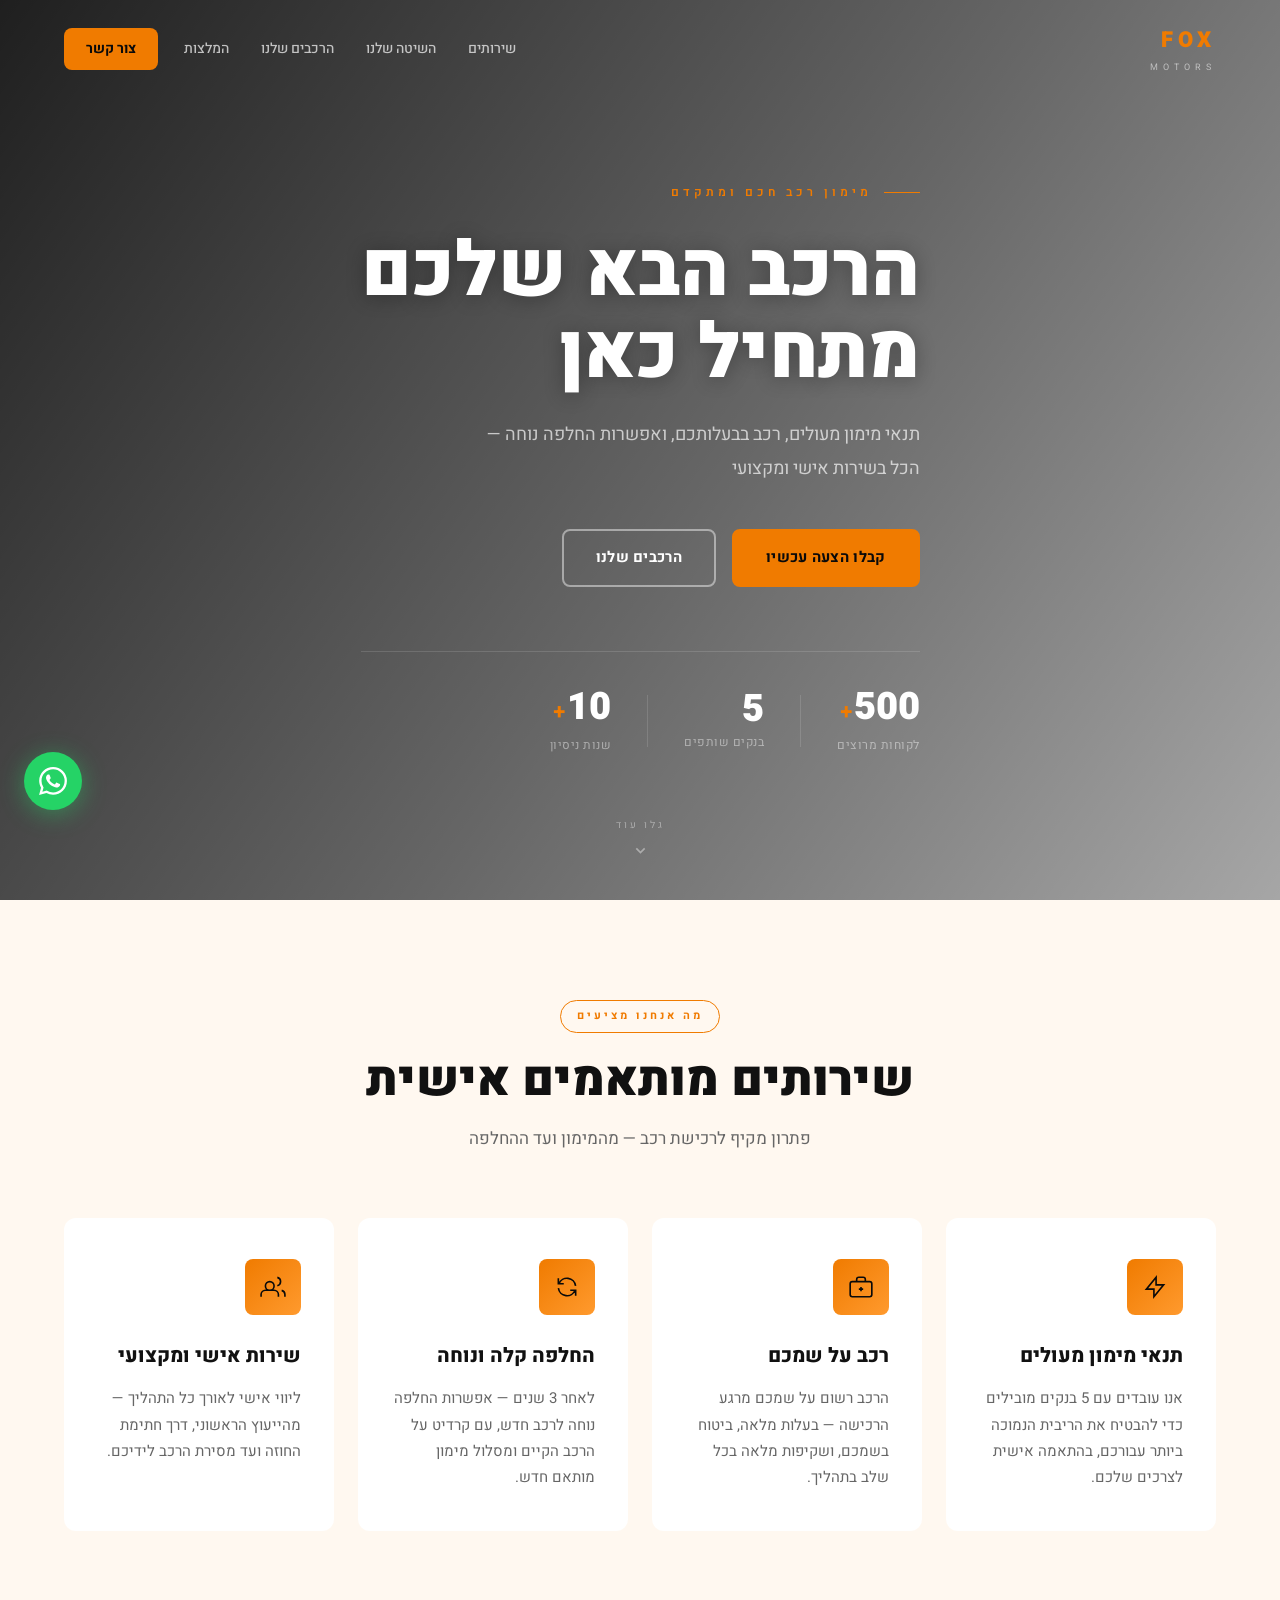
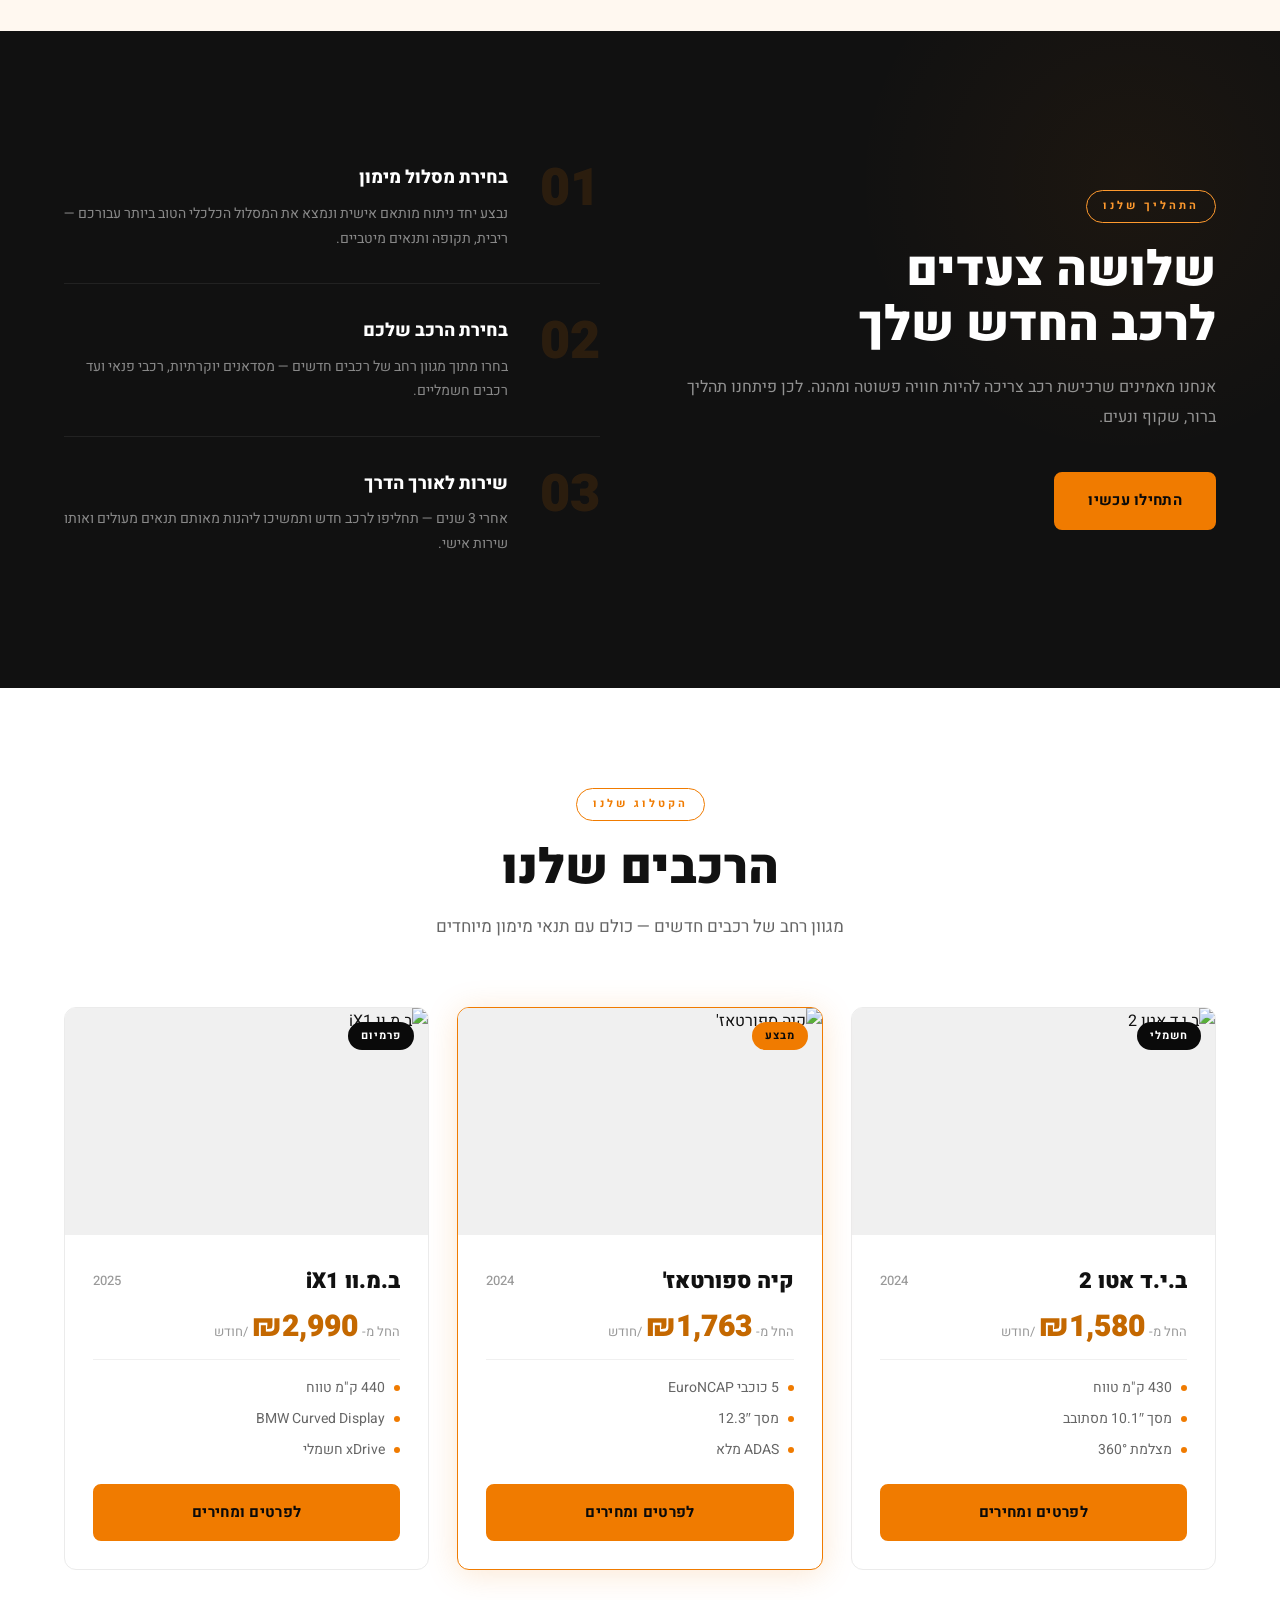
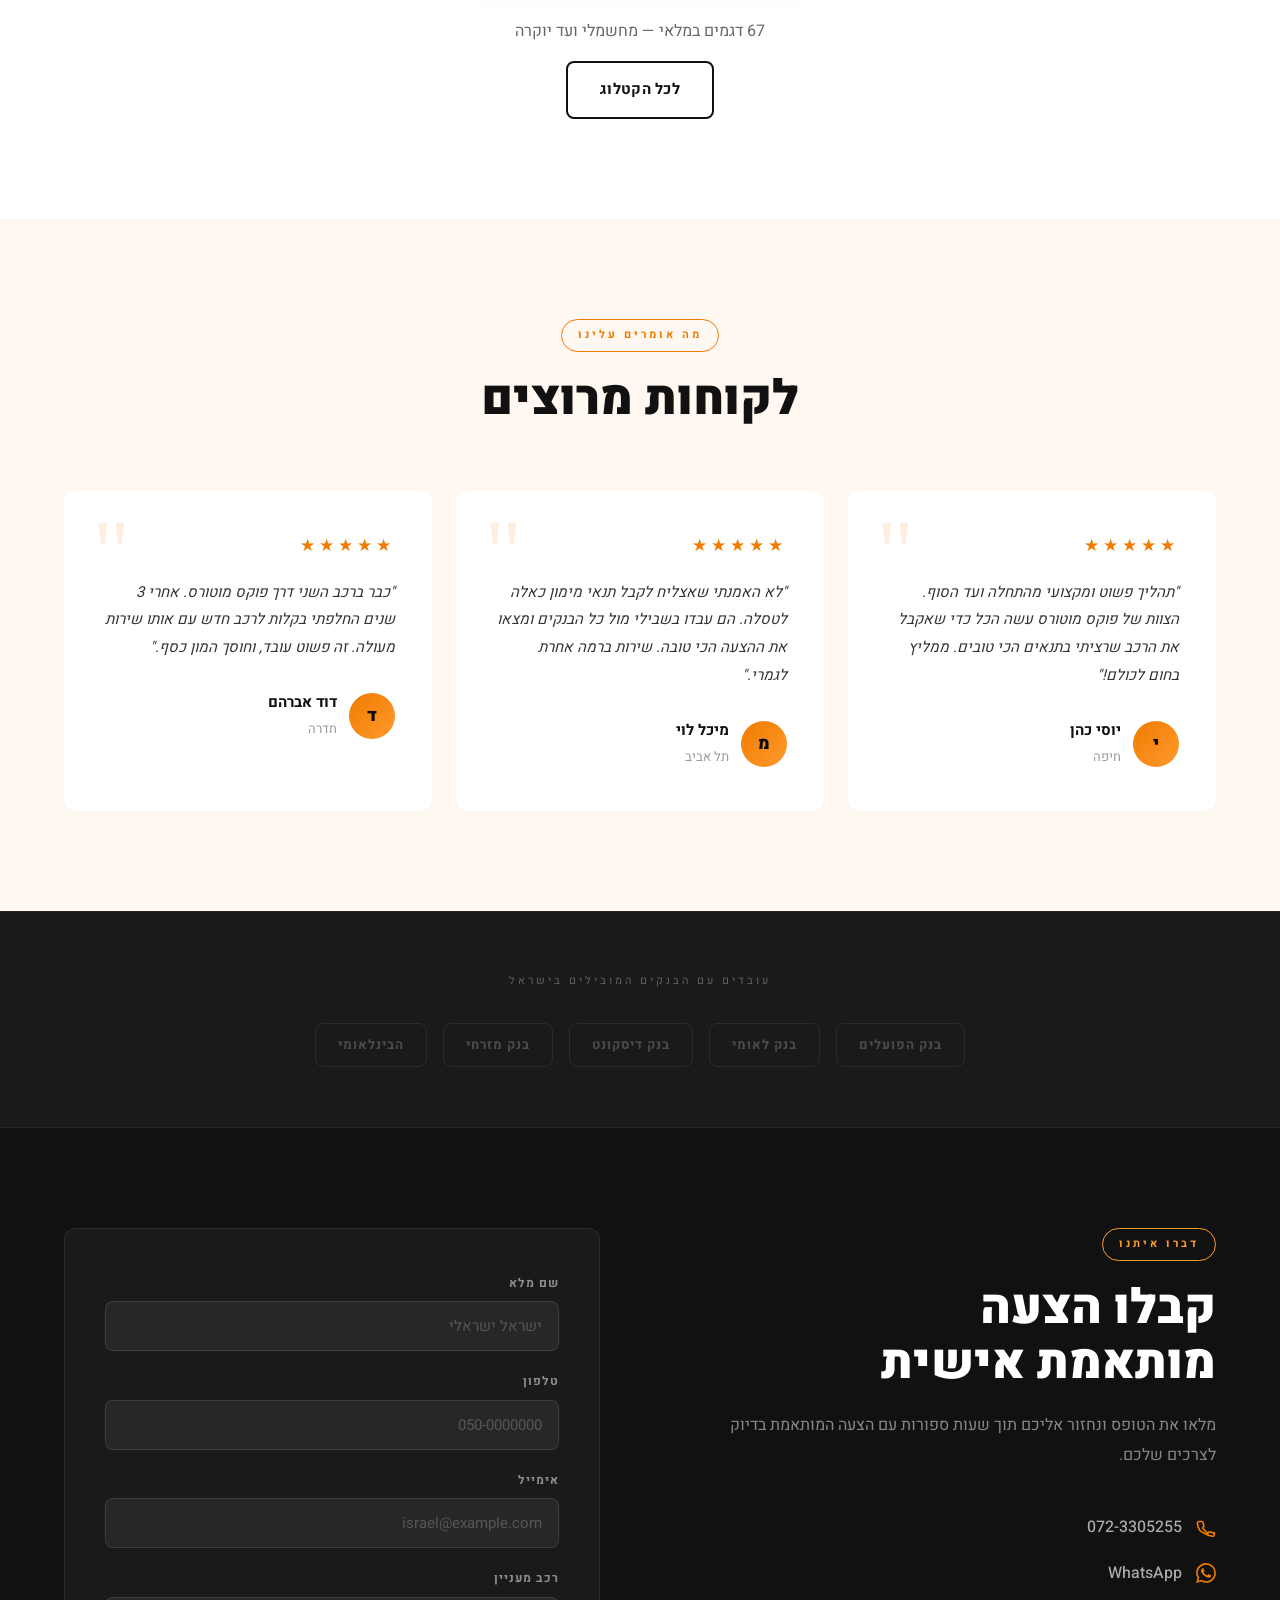
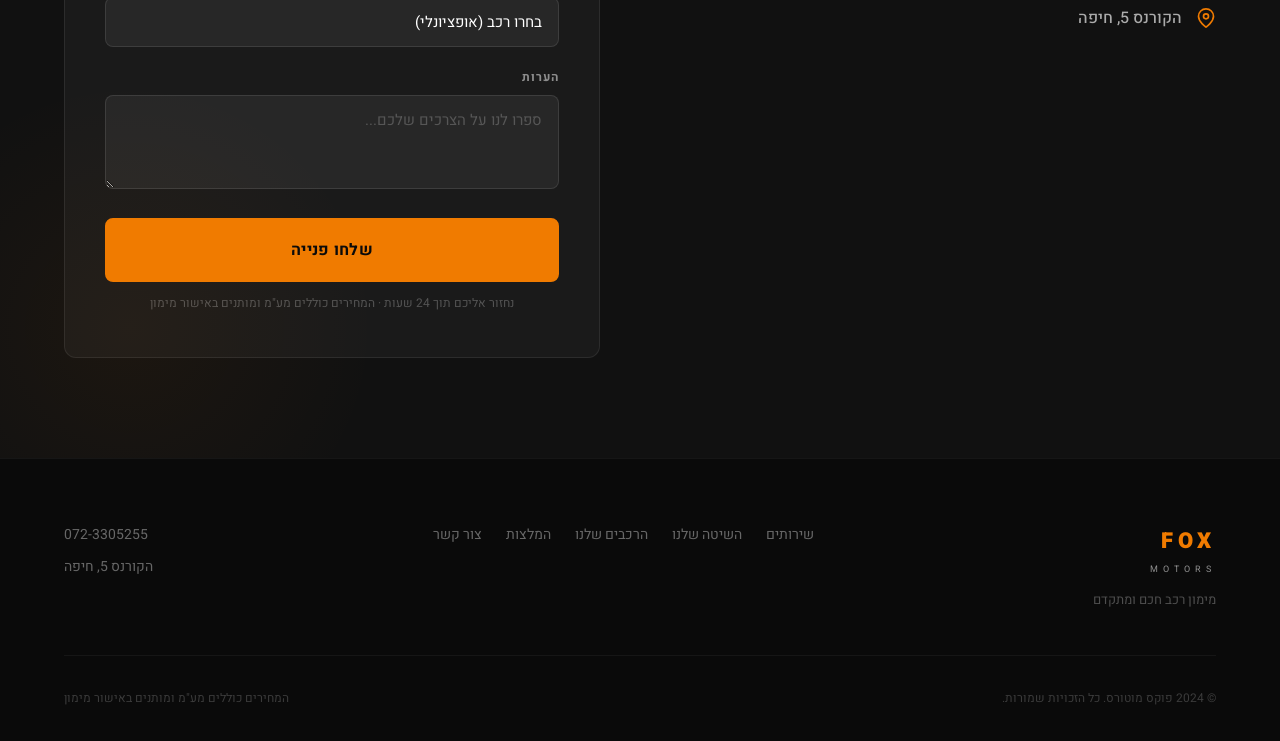
==== commit eb46b4ea: "Critical fix: remove CPU-killing MutationObserver, fix broken CSS The aggressive MutationObserver wa" ====
--- a/index.html
+++ b/index.html
@@ -451,3 +451,4 @@
 
 
 
+
--- a/css/style.css
+++ b/css/style.css
@@ -583,8 +583,6 @@
    TESTIMONIALS
    ============================================ */
 .testimonials { background: var(--off-white); }
-.testimonials { content-visibility: auto; contain-intrinsic-size: 0 500px; }
-.banks        { content-visibility: auto; contain-intrinsic-size: 0 200px; }
 .testimonials__grid {
     display: grid;
     grid-template-columns: repeat(auto-fit, minmax(300px, 1fr));
@@ -843,19 +841,7 @@
 .back-to-top svg { width: 18px; height: 18px; }
 
 
-/* ---- UserWay Accessibility Button — force bottom-right ---- */
-#interdeal-dynamic-accessibility-btn,
-[id*="interdeal"],
-[id*="userway"],
-[class*="userway"],
-[style*="position: fixed"][id*="interdeal"],
-[style*="position:fixed"][id*="interdeal"],
-[style*="position: fixed"][id*="userway"],
-[style*="position:fixed"][id*="userway"] {
-    top: auto !important;
-    bottom: 24px !important;
-    transform: none !important;
-}
+/* UserWay button position handled in HTML */
 
 
 /* ============================================
@@ -913,3 +899,4 @@
 
 
 
+
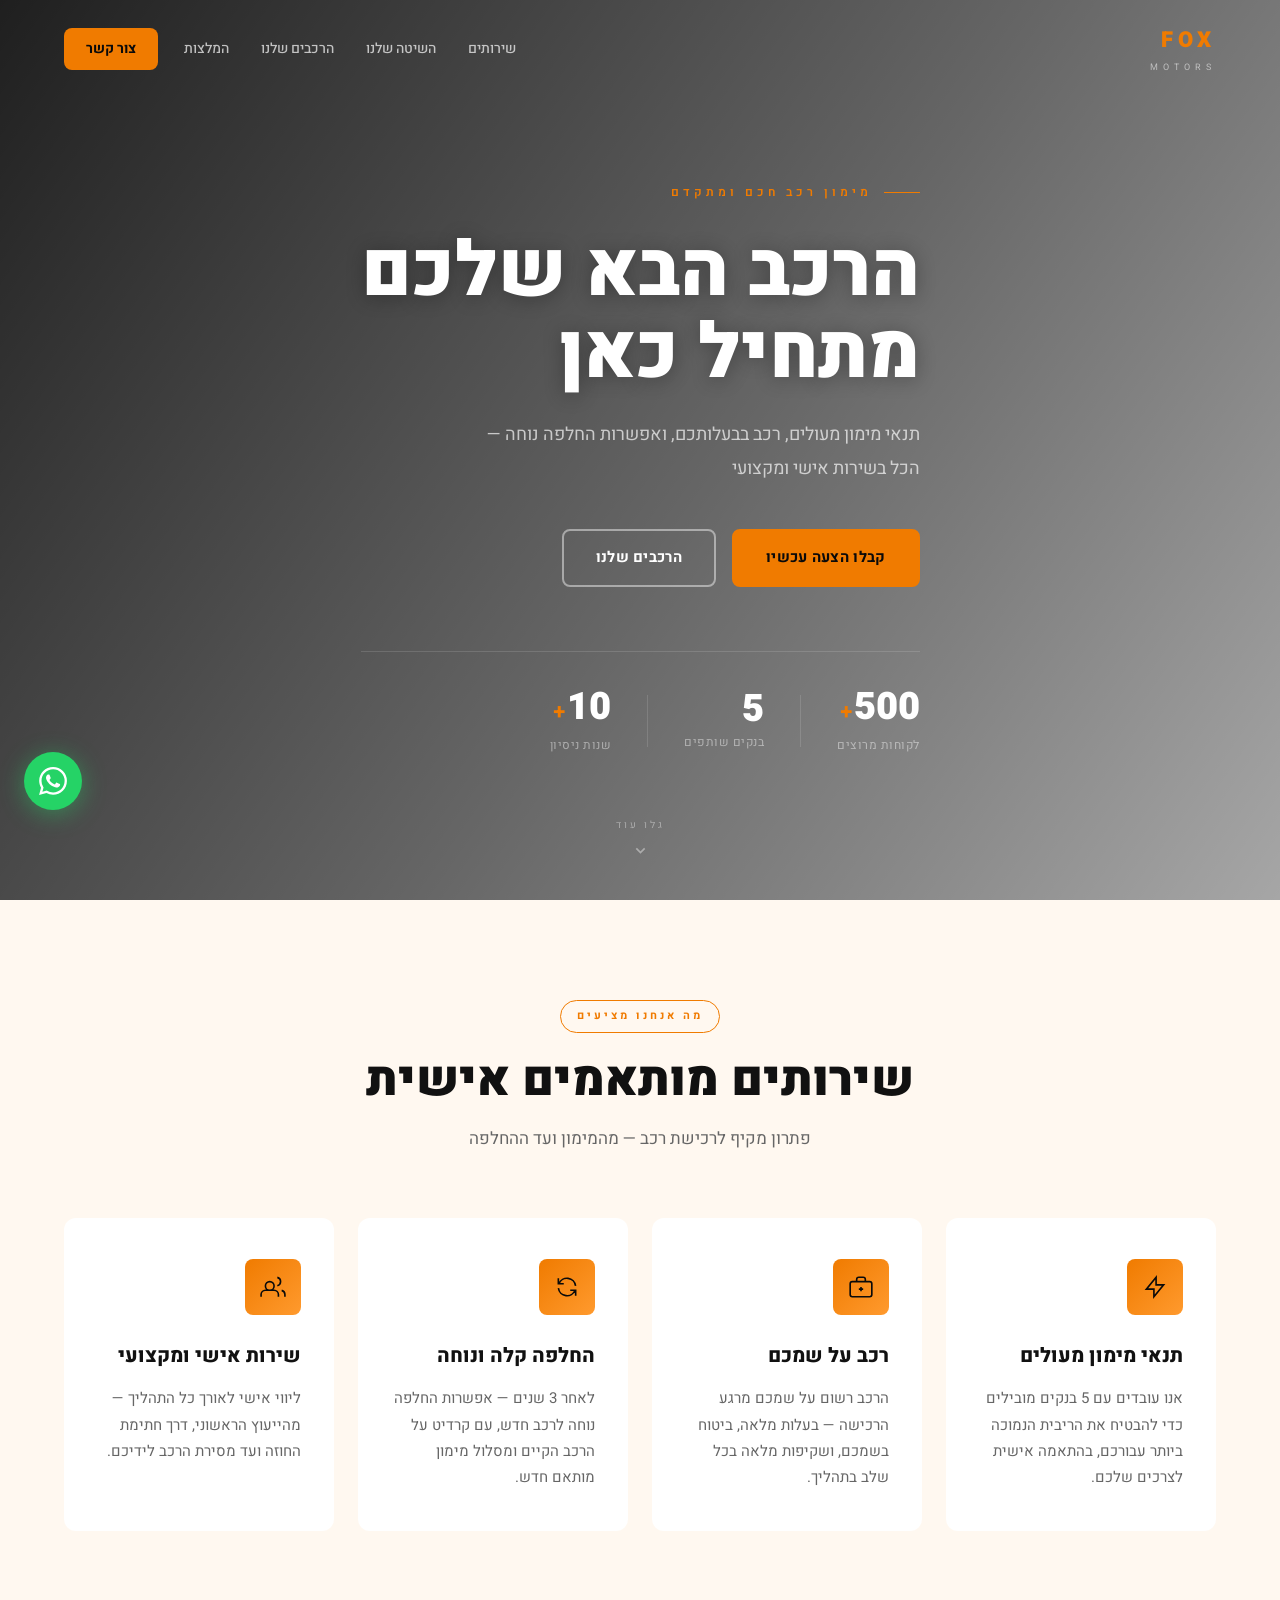
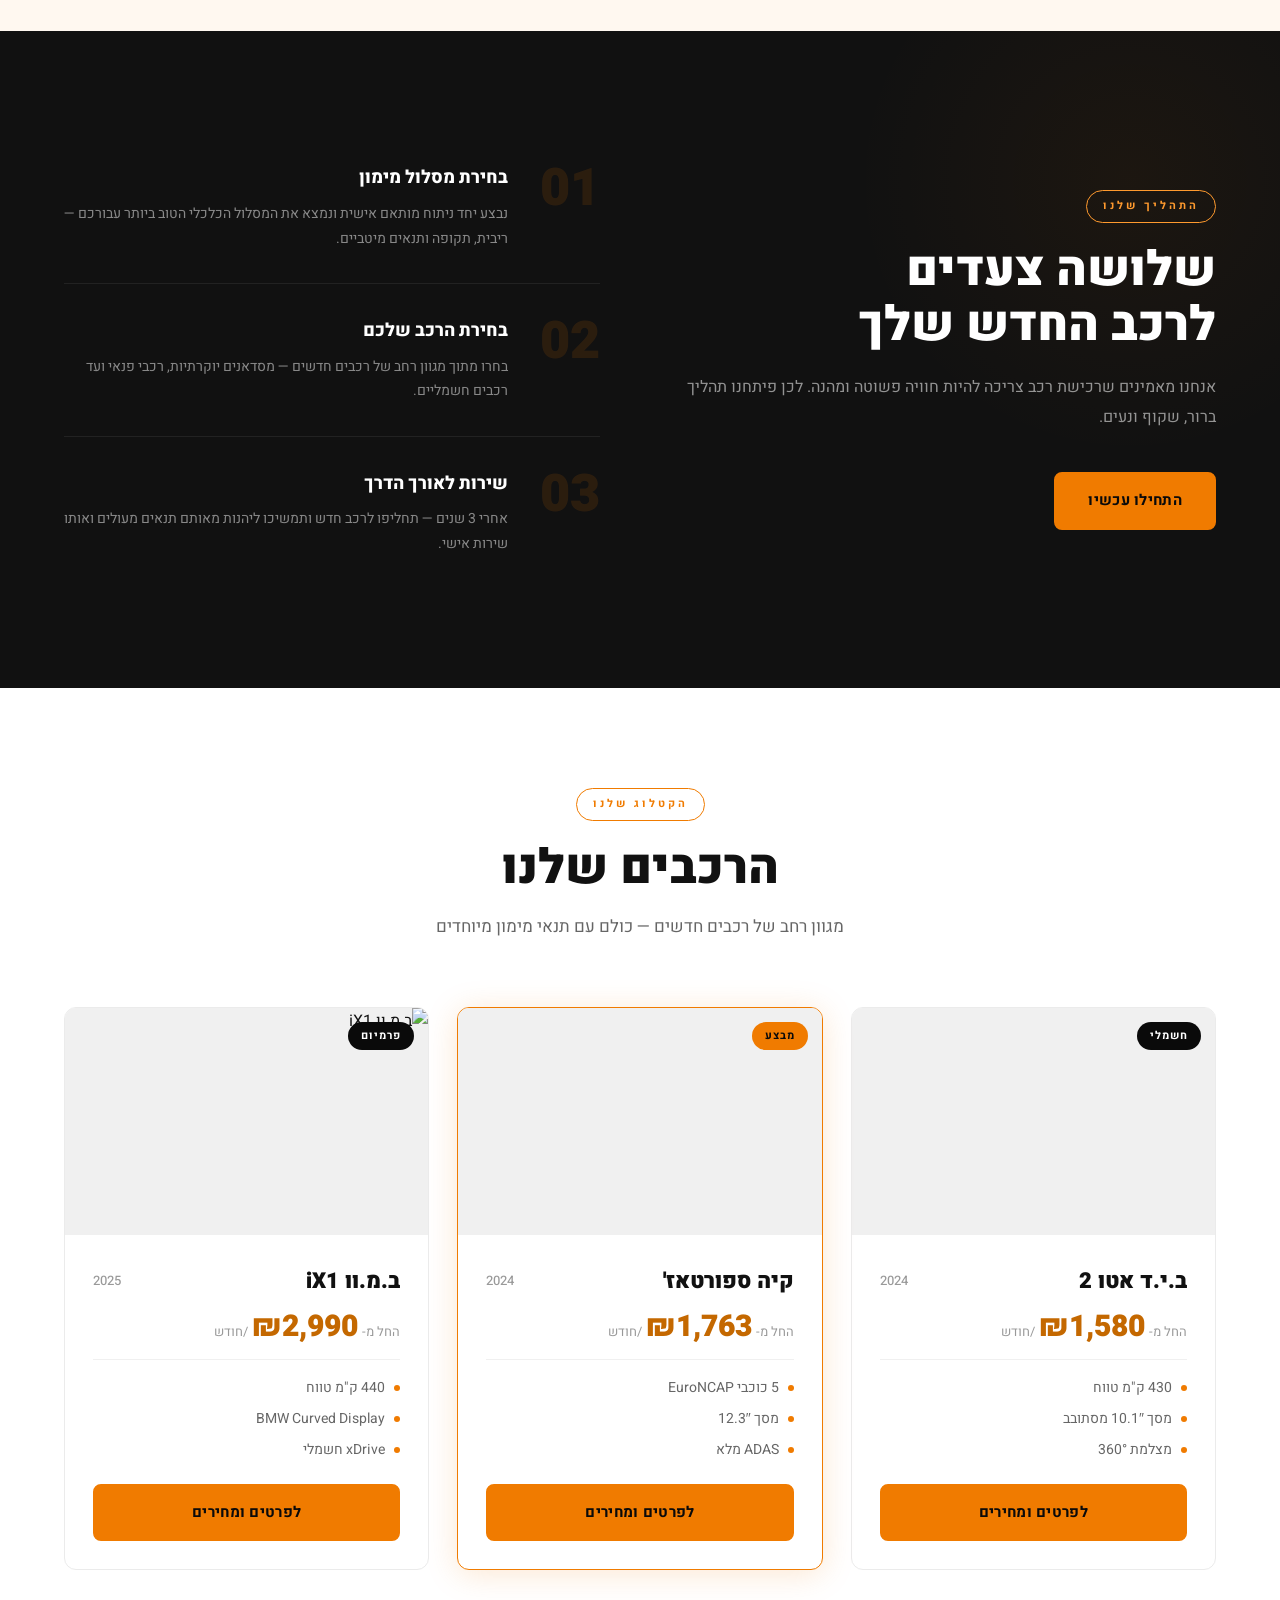
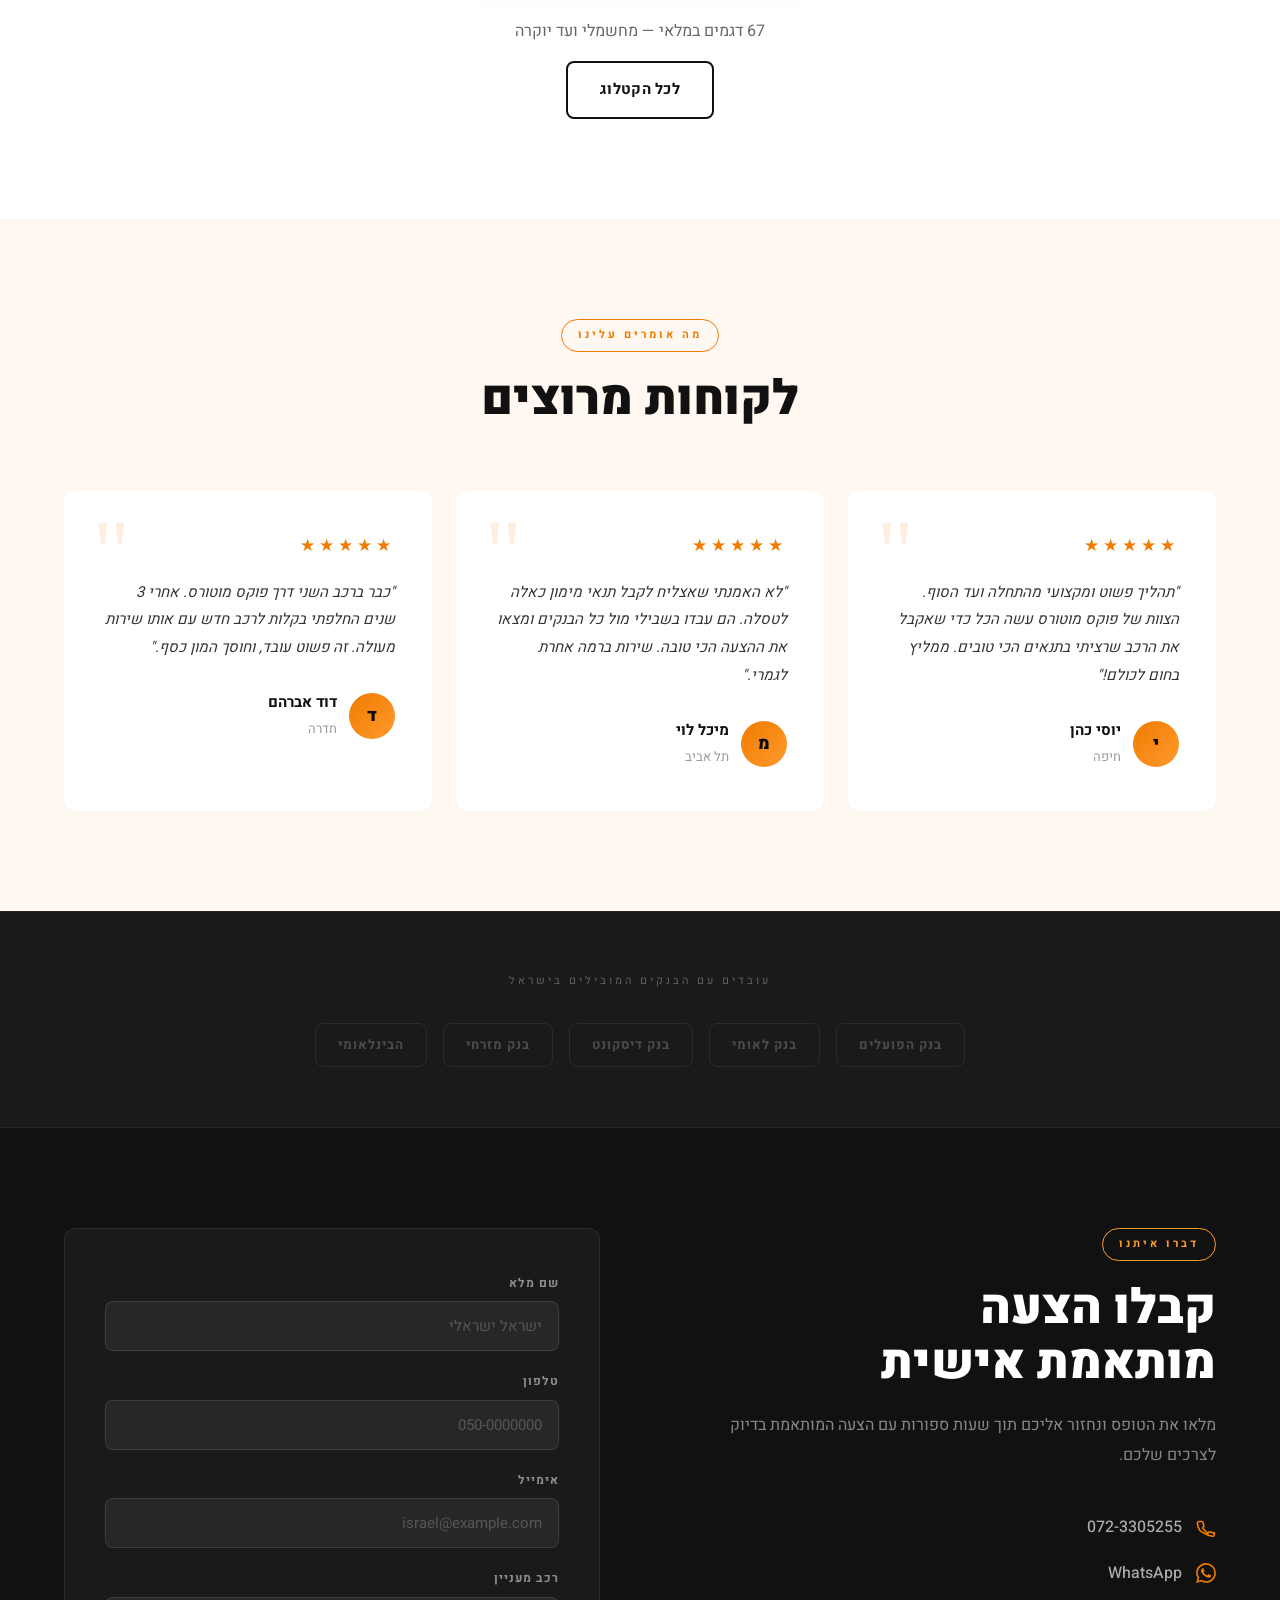
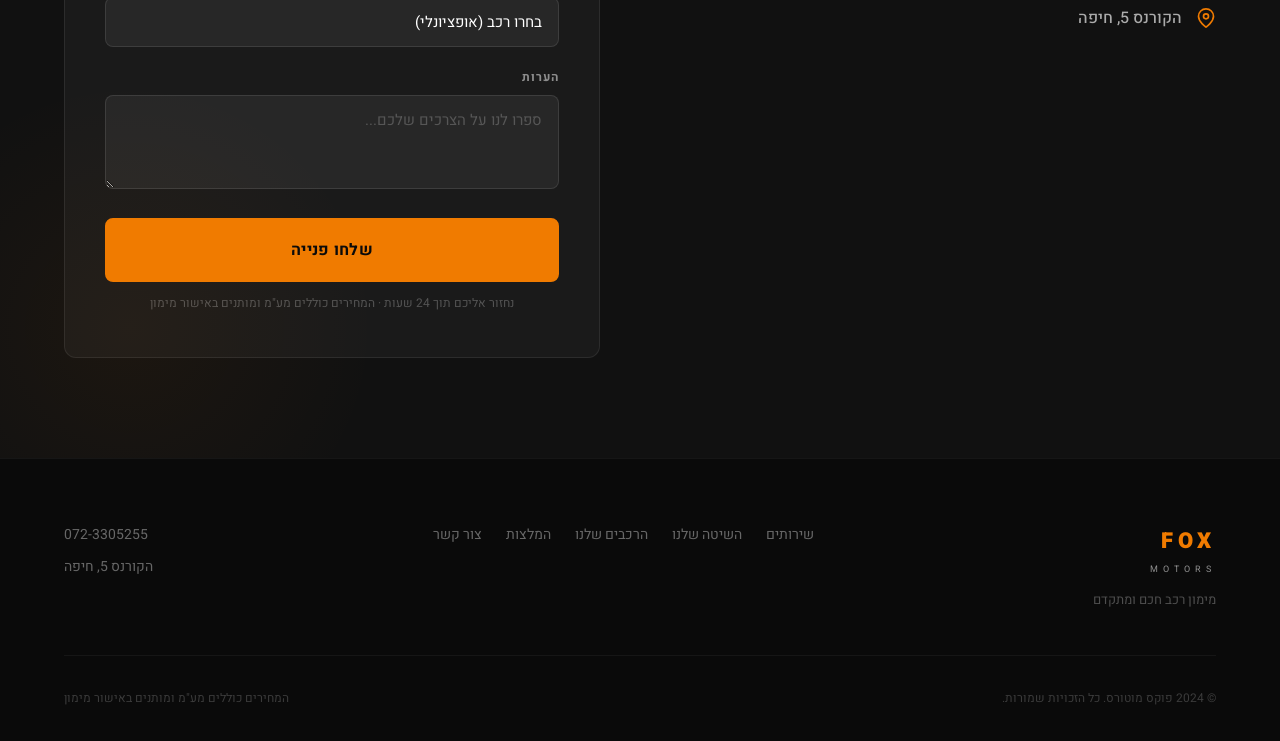
==== commit 7796643e: "Remove last MutationObserver instances from index.html and car.html All 3 pages now have only 2 simp" ====
--- a/index.html
+++ b/index.html
@@ -417,32 +417,9 @@
 
     <script src="js/main.js"></script>
     <script>
-    /* Force UserWay accessibility button to bottom-right — aggressive fix */
-    (function(){
-        var SEL=['[id*="interdeal"]','[id*="userway"]','[class*="userway"]','[class*="interdeal"]'];
-        function applyFix(){
-            SEL.forEach(function(s){
-                document.querySelectorAll(s).forEach(function(el){
-                    var pos=window.getComputedStyle(el).position;
-                    if(pos==='fixed'||pos==='absolute'){
-                        el.style.cssText=el.style.cssText
-                            .replace(/\btop\s*:[^;!]+!?\s*important\s*;?/gi,'')
-                            .replace(/\btop\s*:[^;]+;?/gi,'');
-                        el.style.setProperty('top','auto','important');
-                        el.style.setProperty('bottom','24px','important');
-                        el.style.setProperty('transform','none','important');
-                    }
-                });
-            });
-        }
-        /* Run every 300ms for first 15s to catch UserWay resets */
-        var n=0,iv=setInterval(function(){applyFix();if(++n>50)clearInterval(iv);},300);
-        /* Also watch style/class attribute changes */
-        new MutationObserver(function(ms){
-            ms.forEach(function(m){if(m.type==='attributes')applyFix();});
-            applyFix();
-        }).observe(document.documentElement,{childList:true,subtree:true,attributes:true,attributeFilter:['style','class']});
-    })();
+    /* Fix UserWay button to bottom-right — simple one-time fix */
+    function fixA11yBtn(){['[id*="interdeal"]','[id*="userway"]'].forEach(function(s){document.querySelectorAll(s).forEach(function(el){if(window.getComputedStyle(el).position==='fixed'){el.style.top='auto';el.style.bottom='24px';}});});}
+    setTimeout(fixA11yBtn,800);setTimeout(fixA11yBtn,2500);
     </script>
 </body>
 </html>
